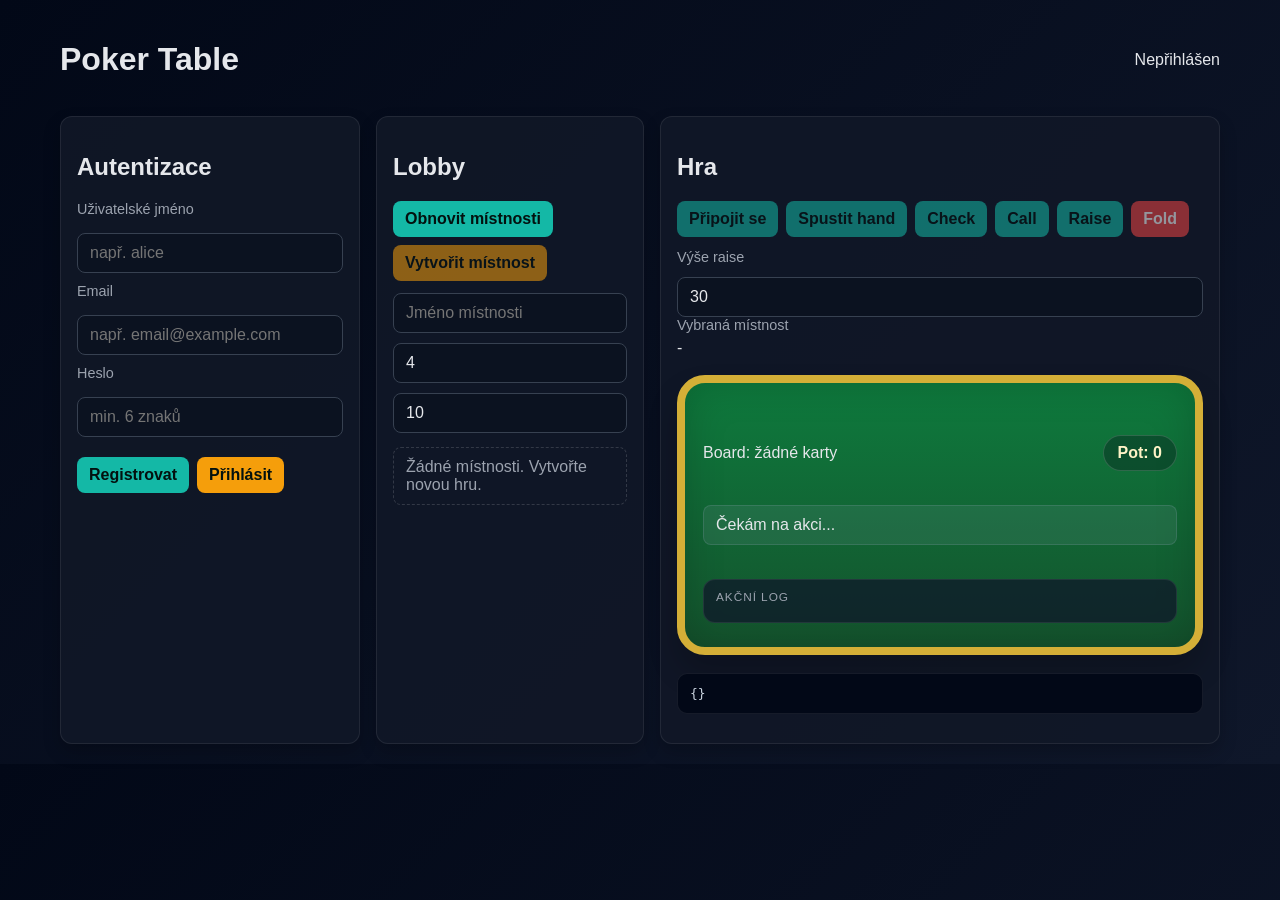
==== static/table.html @ c886f0c4 "MVP Co-authored-by: Copilot <copilot@github.com>" ====
<!DOCTYPE html>
<html lang="cs">
  <head>
    <meta charset="UTF-8" />
    <meta name="viewport" content="width=device-width, initial-scale=1.0" />
    <meta http-equiv="Cache-Control" content="no-cache, no-store, must-revalidate" />
    <meta http-equiv="Pragma" content="no-cache" />
    <meta http-equiv="Expires" content="0" />
    <title>Poker Table</title>
    <link rel="stylesheet" href="/static/styles.css?v=2026-10-02" />
  </head>
  <body>
    <div class="app-shell">
      <header class="topbar">
        <h1>Poker Table</h1>
        <div id="userSummary" class="user-summary">Nepřihlášen</div>
      </header>

      <main class="layout">
        <section class="panel auth-panel">
          <h2>Autentizace</h2>
          <div class="auth-box">
            <label for="username">Uživatelské jméno</label>
            <input id="username" placeholder="např. alice" />
            <label for="email">Email</label>
            <input id="email" type="email" placeholder="např. email@example.com" />
            <label for="password">Heslo</label>
            <input id="password" type="password" placeholder="min. 6 znaků" />
            <div class="button-row">
              <button id="registerBtn">Registrovat</button>
              <button id="loginBtn" class="secondary">Přihlásit</button>
            </div>
          </div>
        </section>

        <section class="panel room-panel">
          <h2>Lobby</h2>
          <div class="button-row">
            <button id="refreshRoomsBtn">Obnovit místnosti</button>
            <button id="createRoomBtn" class="secondary">Vytvořit místnost</button>
          </div>
          <div class="inline-fields">
            <input id="roomName" placeholder="Jméno místnosti" />
            <input id="maxPlayers" type="number" min="2" max="8" value="4" placeholder="Počet hráčů" />
            <input id="smallBlind" type="number" min="1" value="10" placeholder="Small blind" />
          </div>
          <div class="room-list" id="roomList"></div>
        </section>

        <section class="panel game-panel">
          <h2>Hra</h2>
          <div class="button-row">
            <button id="joinSelectedBtn">Připojit se</button>
            <button id="startGameBtn">Spustit hand</button>
            <button id="checkBtn">Check</button>
            <button id="callBtn">Call</button>
            <button id="raiseBtn">Raise</button>
            <button id="foldBtn" class="danger">Fold</button>
          </div>

          <div class="raise-box">
            <label for="raiseInput">Výše raise</label>
            <input id="raiseInput" type="number" min="10" step="10" value="30" />
          </div>

          <div class="state-box">
            <label>Vybraná místnost</label>
            <div id="selectedRoomLabel">-</div>
          </div>

          <div class="poker-table">
            <div class="table-header">
              <div class="board" id="boardArea">Board: žádné karty</div>
              <div class="pot" id="potArea">Pot: 0</div>
            </div>
            <div class="status" id="statusArea" aria-live="polite">Čekám na akci...</div>
            <div class="table-seats" id="playersArea"></div>
            <div class="history-box">
              <div class="history-header">Akční log</div>
              <ul id="actionLog" class="action-log"></ul>
            </div>
          </div>

          <pre id="roomJson" class="json-box">{}</pre>
        </section>
      </main>
    </div>

    <script src="/static/script.js?v=2026-10-02"></script>
  </body>
</html>
---- static/styles.css ----
:root {
  --bg: #0f172a;
  --panel: #111827;
  --panel-2: #1f2937;
  --accent: #14b8a6;
  --accent-2: #f59e0b;
  --danger: #ef4444;
  --text: #e5e7eb;
  --muted: #9ca3af;
  --table: #166534;
  --chip: #fbbf24;
}

* { box-sizing: border-box; }

body {
  margin: 0;
  font-family: Arial, sans-serif;
  background: linear-gradient(135deg, #020817, #0f172a);
  color: var(--text);
}

button, input {
  font: inherit;
}

.app-shell {
  max-width: 1200px;
  margin: 0 auto;
  padding: 20px;
}

.topbar {
  display: flex;
  justify-content: space-between;
  align-items: center;
  gap: 12px;
  margin-bottom: 16px;
}

.layout {
  display: grid;
  grid-template-columns: 300px 1fr 1.4fr;
  gap: 16px;
}

.panel {
  background: rgba(17, 24, 39, 0.9);
  border: 1px solid rgba(255,255,255,0.08);
  border-radius: 12px;
  padding: 16px;
  box-shadow: 0 8px 18px rgba(0,0,0,0.2);
}

.auth-box, .inline-fields {
  display: flex;
  flex-direction: column;
  gap: 10px;
}

.inline-fields {
  margin-top: 12px;
}

input {
  width: 100%;
  padding: 10px 12px;
  border: 1px solid #374151;
  border-radius: 8px;
  background: #0b1220;
  color: var(--text);
}

.button-row {
  display: flex;
  flex-wrap: wrap;
  gap: 8px;
  margin-top: 10px;
}

button {
  border: none;
  border-radius: 8px;
  background: var(--accent);
  color: #03110f;
  padding: 9px 12px;
  font-weight: 700;
  cursor: pointer;
}

button.secondary { background: var(--accent-2); }
button.danger { background: var(--danger); color: white; }

.room-list {
  margin-top: 14px;
  display: flex;
  flex-direction: column;
  gap: 8px;
}

.room-item {
  background: rgba(255,255,255,0.03);
  border: 1px solid rgba(255,255,255,0.08);
  border-radius: 8px;
  padding: 10px;
  cursor: pointer;
}

.room-item.active {
  border-color: var(--accent);
  box-shadow: 0 0 0 1px var(--accent);
}

.table {
  background: var(--table);
  border-radius: 16px;
  padding: 18px;
  margin-top: 16px;
  border: 3px solid rgba(255,255,255,0.15);
}

.players {
  margin-top: 18px;
  display: grid;
  grid-template-columns: repeat(auto-fit, minmax(160px, 1fr));
  gap: 12px;
}

.player-card {
  background: rgba(15,23,42,0.8);
  border: 1px solid rgba(255,255,255,0.08);
  border-radius: 10px;
  padding: 12px;
}

.player-card.current-turn {
  border-color: var(--accent-2);
}

.player-card .hero {
  display: flex;
  justify-content: space-between;
  align-items: center;
  gap: 10px;
}

.player-card .chips {
  color: var(--chip);
  font-weight: 700;
}

.status, .board, .pot {
  margin-top: 10px;
}

.raise-box {
  margin-top: 12px;
}

.raise-box input {
  margin-top: 6px;
}

.status {
  padding: 10px 12px;
  border-radius: 8px;
  background: rgba(148, 163, 184, 0.12);
  border: 1px solid rgba(148, 163, 184, 0.2);
}

.status[data-tone="success"] {
  background: rgba(34, 197, 94, 0.12);
  border-color: rgba(34, 197, 94, 0.35);
  color: #dcfce7;
}

.status[data-tone="error"] {
  background: rgba(239, 68, 68, 0.12);
  border-color: rgba(239, 68, 68, 0.35);
  color: #fecaca;
}

.empty-state {
  color: var(--muted);
  padding: 10px 12px;
  border: 1px dashed rgba(255,255,255,0.15);
  border-radius: 8px;
}

.poker-table {
  margin-top: 18px;
  background: linear-gradient(180deg, #0e7a3d, #14532d);
  border-radius: 28px;
  border: 8px solid #d4af37;
  box-shadow: inset 0 0 40px rgba(0,0,0,0.18), 0 18px 30px rgba(0,0,0,0.2);
  padding: 18px 18px 24px;
}

.table-header {
  display: flex;
  justify-content: space-between;
  align-items: center;
  gap: 12px;
}

.board {
  display: flex;
  flex-wrap: wrap;
  align-items: center;
  gap: 8px;
  min-height: 84px;
}

.board-empty {
  color: rgba(255,255,255,0.7);
  font-size: 0.95rem;
}

.pot {
  background: rgba(8, 47, 34, 0.5);
  border-radius: 999px;
  padding: 8px 14px;
  font-weight: 700;
  color: #fef3c7;
  border: 1px solid rgba(255,255,255,0.15);
}

.table-seats {
  display: grid;
  grid-template-columns: repeat(3, minmax(150px, 1fr));
  gap: 12px;
  margin-top: 18px;
}

.seat-card {
  background: rgba(2, 6, 23, 0.72);
  border: 1px solid rgba(255,255,255,0.1);
  border-radius: 16px;
  padding: 10px 12px;
  min-height: 142px;
  box-shadow: inset 0 0 20px rgba(255,255,255,0.04);
}

.seat-card.current-turn {
  border-color: #fbbf24;
  box-shadow: 0 0 0 2px rgba(251,191,36,0.3);
}

.seat-header {
  display: flex;
  justify-content: space-between;
  align-items: center;
  font-weight: 700;
  margin-bottom: 4px;
}

.seat-name {
  font-size: 0.9rem;
}

.seat-chips {
  color: #fef3c7;
  font-size: 0.8rem;
}

.seat-badges {
  display: flex;
  flex-wrap: wrap;
  gap: 4px;
  margin: 6px 0 8px;
}

.badge {
  display: inline-flex;
  align-items: center;
  justify-content: center;
  padding: 3px 6px;
  border-radius: 999px;
  font-size: 0.66rem;
  font-weight: 700;
  letter-spacing: 0.04em;
  text-transform: uppercase;
}

.badge.dealer { background: rgba(251, 191, 36, 0.18); color: #fef3c7; }
.badge.small-blind { background: rgba(96, 165, 250, 0.18); color: #dbeafe; }
.badge.big-blind { background: rgba(168, 85, 247, 0.18); color: #f3e8ff; }
.badge.turn { background: rgba(34, 197, 94, 0.18); color: #dcfce7; }

.seat-meta {
  font-size: 0.72rem;
  color: var(--muted);
}

.seat-action {
  margin-top: 6px;
  font-size: 0.72rem;
  color: #fef3c7;
  font-weight: 700;
}

.seat-bet {
  margin-top: 4px;
  font-size: 0.7rem;
  color: #a7f3d0;
}

.seat-cards {
  display: flex;
  gap: 6px;
  margin-top: 10px;
  min-height: 62px;
  align-items: center;
}

.poker-card {
  width: 40px;
  height: 58px;
  border-radius: 8px;
  background: #f8fafc;
  color: #0f172a;
  display: flex;
  flex-direction: column;
  justify-content: space-between;
  align-items: center;
  padding: 4px;
  box-shadow: 0 3px 8px rgba(0,0,0,0.2);
  font-weight: 700;
  position: relative;
}

.poker-card.red {
  color: #b91c1c;
}

.poker-card.black {
  color: #111827;
}

.poker-card.back {
  background: linear-gradient(135deg, #1d4ed8, #111827);
  color: #f8fafc;
  border: 1px solid rgba(255,255,255,0.25);
}

.card-back {
  font-size: 1.2rem;
  line-height: 1;
  position: absolute;
  inset: 0;
  display: grid;
  place-items: center;
}

.card-rank {
  font-size: 0.82rem;
  align-self: flex-start;
}

.card-suit {
  font-size: 1.2rem;
  line-height: 1;
}

.seat-self {
  margin-top: 8px;
  font-size: 0.72rem;
  color: #fbbf24;
  font-weight: 700;
}

button:disabled {
  opacity: 0.55;
  cursor: not-allowed;
}

label {
  display: block;
  margin-bottom: 6px;
  font-size: 0.9rem;
  color: var(--muted);
}

.history-box {
  margin-top: 16px;
  background: rgba(15, 23, 42, 0.75);
  border: 1px solid rgba(255,255,255,0.08);
  border-radius: 12px;
  padding: 10px 12px;
}

.history-header {
  font-size: 0.74rem;
  text-transform: uppercase;
  letter-spacing: 0.08em;
  color: var(--muted);
  margin-bottom: 8px;
}

.action-log {
  list-style: none;
  margin: 0;
  padding: 0;
  display: flex;
  flex-direction: column;
  gap: 6px;
  max-height: 180px;
  overflow: auto;
  color: #e2e8f0;
}

.action-log li {
  background: rgba(255,255,255,0.03);
  border-radius: 8px;
  padding: 6px 8px;
  font-size: 0.8rem;
}

.json-box {
  margin-top: 18px;
  background: #020817;
  border: 1px solid rgba(255,255,255,0.08);
  border-radius: 10px;
  padding: 12px;
  color: #cbd5e1;
  overflow: auto;
  max-height: 260px;
}

@media (max-width: 900px) {
  .layout {
    grid-template-columns: 1fr;
  }

  .topbar {
    flex-direction: column;
    align-items: flex-start;
  }

  .table-header {
    flex-direction: column;
    align-items: flex-start;
  }
}

@media (max-width: 640px) {
  .app-shell {
    padding: 12px;
  }

  .panel {
    padding: 12px;
  }

  .button-row {
    display: grid;
    grid-template-columns: 1fr 1fr;
  }

  .table-seats {
    grid-template-columns: 1fr;
  }

  .board {
    min-height: 64px;
  }

  .poker-card {
    width: 36px;
    height: 52px;
  }

  .seat-card {
    min-height: 128px;
  }
}
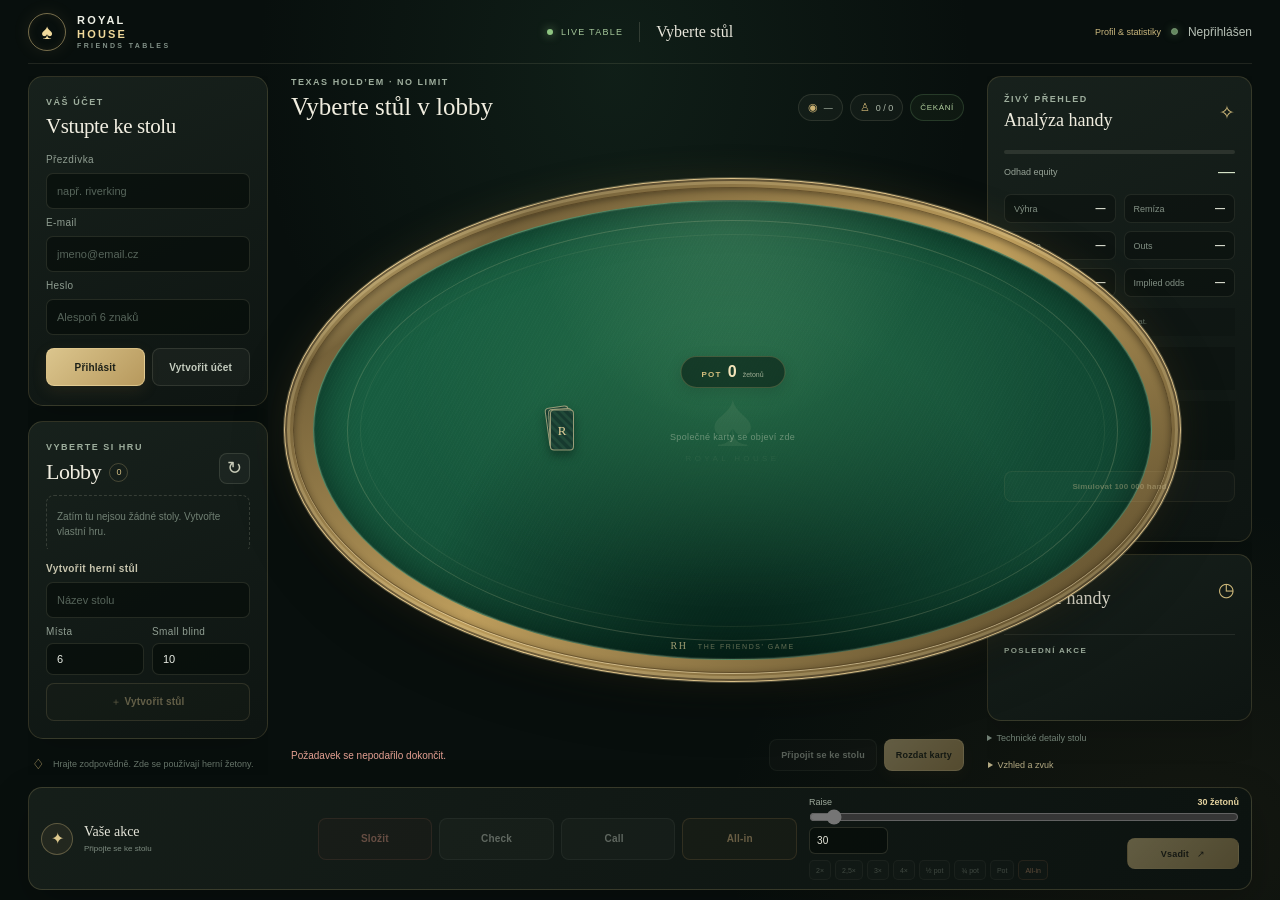
==== commit 8391295e: "Update 5.10. pre-animations" ====
--- a/static/table.html
+++ b/static/table.html
@@ -1,91 +1,235 @@
-<!DOCTYPE html>
+<!doctype html>
 <html lang="cs">
   <head>
     <meta charset="UTF-8" />
-    <meta name="viewport" content="width=device-width, initial-scale=1.0" />
-    <meta http-equiv="Cache-Control" content="no-cache, no-store, must-revalidate" />
-    <meta http-equiv="Pragma" content="no-cache" />
-    <meta http-equiv="Expires" content="0" />
-    <title>Poker Table</title>
-    <link rel="stylesheet" href="/static/styles.css?v=2026-10-02" />
+    <meta name="viewport" content="width=device-width, initial-scale=1, viewport-fit=cover" />
+    <meta name="theme-color" content="#07100e" />
+    <title>Royal House — Texas Hold’em</title>
+    <link rel="stylesheet" href="/static/styles.css?v=2026-10-05-responsive-4" />
   </head>
-  <body>
+  <body class="table-page">
     <div class="app-shell">
-      <header class="topbar">
-        <h1>Poker Table</h1>
-        <div id="userSummary" class="user-summary">Nepřihlášen</div>
+      <header class="app-header">
+        <a class="brand" href="/" aria-label="Royal House, úvodní stránka">
+          <span class="brand-mark" aria-hidden="true">♠</span>
+          <span class="brand-name">ROYAL <b>HOUSE</b><small>FRIENDS TABLES</small></span>
+        </a>
+        <div class="header-table-status">
+          <span class="live-indicator"><i></i> LIVE TABLE</span>
+          <span class="header-divider"></span>
+          <span id="selectedRoomLabel" class="table-name">Vyberte stůl</span>
+        </div>
+        <div class="header-user">
+          <a class="header-profile-link" href="/profile">Profil & statistiky</a>
+          <span class="connection-dot" aria-hidden="true"></span>
+          <span id="userSummary">Nepřihlášen</span>
+        </div>
       </header>
 
-      <main class="layout">
-        <section class="panel auth-panel">
-          <h2>Autentizace</h2>
-          <div class="auth-box">
-            <label for="username">Uživatelské jméno</label>
-            <input id="username" placeholder="např. alice" />
-            <label for="email">Email</label>
-            <input id="email" type="email" placeholder="např. email@example.com" />
-            <label for="password">Heslo</label>
-            <input id="password" type="password" placeholder="min. 6 znaků" />
-            <div class="button-row">
-              <button id="registerBtn">Registrovat</button>
-              <button id="loginBtn" class="secondary">Přihlásit</button>
+      <main class="game-layout">
+        <aside class="side-panel lobby-panel" aria-label="Účet a lobby">
+          <section class="panel-section auth-section">
+            <div class="section-kicker">Váš účet</div>
+            <h1 class="panel-title">Vstupte ke stolu</h1>
+            <div class="auth-box">
+              <label for="username">Přezdívka</label>
+              <input id="username" autocomplete="username" placeholder="např. riverking" />
+              <label for="email">E-mail</label>
+              <input id="email" type="email" autocomplete="email" placeholder="jmeno@email.cz" />
+              <label for="password">Heslo</label>
+              <input id="password" type="password" autocomplete="current-password" placeholder="Alespoň 6 znaků" />
+              <div class="auth-actions">
+                <button id="loginBtn" class="button button-primary">Přihlásit</button>
+                <button id="registerBtn" class="button button-quiet">Vytvořit účet</button>
+              </div>
+            </div>
+          </section>
+
+          <section class="panel-section rooms-section">
+            <div class="section-heading">
+              <div>
+                <div class="section-kicker">Vyberte si hru</div>
+                <h2 class="panel-title">Lobby <span class="count-badge" id="roomCount">0</span></h2>
+              </div>
+              <button id="refreshRoomsBtn" class="icon-button" aria-label="Obnovit seznam stolů" title="Obnovit">↻</button>
+            </div>
+            <div id="roomList" class="room-list" aria-live="polite"></div>
+            <div class="create-room-fields">
+              <label for="roomName">Vytvořit herní stůl</label>
+              <input id="roomName" maxlength="100" placeholder="Název stolu" />
+              <div class="field-pair">
+                <div>
+                  <label for="maxPlayers">Místa</label>
+                  <input id="maxPlayers" type="number" min="2" max="9" value="6" />
+                </div>
+                <div>
+                  <label for="smallBlind">Small blind</label>
+                  <input id="smallBlind" type="number" min="1" max="1000" value="10" />
+                </div>
+              </div>
+              <button id="createRoomBtn" class="button button-outline">＋ Vytvořit stůl</button>
+            </div>
+          </section>
+          <div class="sidebar-footnote"><span>♢</span> Hrajte zodpovědně. Zde se používají herní žetony.</div>
+        </aside>
+
+        <section class="table-column" aria-label="Pokerový stůl">
+          <div class="table-toolbar">
+            <div class="table-heading">
+              <div class="section-kicker">Texas Hold’em · No limit</div>
+              <h2 id="tableHeading">Vyberte stůl v lobby</h2>
+            </div>
+            <div class="table-meta">
+              <span class="meta-chip"><span class="meta-icon">◉</span> <span id="blindLabel">10 / 20</span></span>
+              <span class="meta-chip"><span class="meta-icon">♙</span> <span id="playerCountLabel">0 / 6</span></span>
+              <span class="phase-chip" id="analysisStage">ČEKÁNÍ</span>
+            </div>
+          </div>
+
+          <div class="table-frame">
+            <div class="poker-table" id="tableSurface">
+              <div class="table-rail" aria-hidden="true"></div>
+              <div class="table-felt" aria-hidden="true"></div>
+              <div class="table-inner-line" aria-hidden="true"></div>
+              <div class="table-watermark" aria-hidden="true"><span>♠</span><small>ROYAL HOUSE</small></div>
+              <div id="deckOrigin" class="deck-origin" aria-hidden="true"><i></i><i></i><span>R</span></div>
+              <div id="playersArea" class="table-seats" aria-live="polite" aria-label="Hráči u stolu"></div>
+              <div class="community-area">
+                <div id="potArea" class="pot-display"><span class="pot-label">POT</span><strong>0</strong><small>žetonů</small></div>
+                <div id="boardArea" class="board-area" aria-label="Společné karty">
+                  <span class="board-empty">Společné karty se objeví zde</span>
+                </div>
+              </div>
+              <div class="table-caption"><span>RH</span> THE FRIENDS' GAME</div>
+            </div>
+          </div>
+
+          <div class="table-feedback">
+            <div id="statusArea" class="status-message" role="status" aria-live="polite">
+              Přihlaste se a vyberte stůl, nebo vytvořte nový.
+            </div>
+            <div class="table-actions">
+              <button id="joinSelectedBtn" class="button button-quiet">Připojit se ke stolu</button>
+              <button id="startGameBtn" class="button button-primary">Rozdat karty</button>
             </div>
           </div>
         </section>
 
-        <section class="panel room-panel">
-          <h2>Lobby</h2>
-          <div class="button-row">
-            <button id="refreshRoomsBtn">Obnovit místnosti</button>
-            <button id="createRoomBtn" class="secondary">Vytvořit místnost</button>
-          </div>
-          <div class="inline-fields">
-            <input id="roomName" placeholder="Jméno místnosti" />
-            <input id="maxPlayers" type="number" min="2" max="8" value="4" placeholder="Počet hráčů" />
-            <input id="smallBlind" type="number" min="1" value="10" placeholder="Small blind" />
-          </div>
-          <div class="room-list" id="roomList"></div>
-        </section>
-
-        <section class="panel game-panel">
-          <h2>Hra</h2>
-          <div class="button-row">
-            <button id="joinSelectedBtn">Připojit se</button>
-            <button id="startGameBtn">Spustit hand</button>
-            <button id="checkBtn">Check</button>
-            <button id="callBtn">Call</button>
-            <button id="raiseBtn">Raise</button>
-            <button id="foldBtn" class="danger">Fold</button>
-          </div>
-
-          <div class="raise-box">
-            <label for="raiseInput">Výše raise</label>
-            <input id="raiseInput" type="number" min="10" step="10" value="30" />
-          </div>
-
-          <div class="state-box">
-            <label>Vybraná místnost</label>
-            <div id="selectedRoomLabel">-</div>
-          </div>
-
-          <div class="poker-table">
-            <div class="table-header">
-              <div class="board" id="boardArea">Board: žádné karty</div>
-              <div class="pot" id="potArea">Pot: 0</div>
-            </div>
-            <div class="status" id="statusArea" aria-live="polite">Čekám na akci...</div>
-            <div class="table-seats" id="playersArea"></div>
-            <div class="history-box">
-              <div class="history-header">Akční log</div>
-              <ul id="actionLog" class="action-log"></ul>
-            </div>
-          </div>
-
-          <pre id="roomJson" class="json-box">{}</pre>
-        </section>
+        <aside class="side-panel details-panel" aria-label="Informace o hře">
+          <section class="detail-card analysis-card">
+            <div class="card-heading">
+              <div>
+                <div class="section-kicker">Živý přehled</div>
+                <h2>Analýza handy</h2>
+              </div>
+              <span class="analysis-symbol" aria-hidden="true">✧</span>
+            </div>
+            <div class="equity-meter" aria-label="Odhad equity">
+              <div class="equity-track"><span id="equityTrackFill"></span></div>
+              <div class="equity-copy"><span>Odhad equity</span><strong id="analysisWin">—</strong></div>
+            </div>
+            <div class="analysis-stats">
+              <div><span>Výhra</span><strong id="analysisWinProbability">—</strong></div>
+              <div><span>Remíza</span><strong id="analysisDraw">—</strong></div>
+              <div><span>Prohra</span><strong id="analysisLose">—</strong></div>
+              <div><span>Outs</span><strong id="analysisOuts">—</strong></div>
+              <div><span>Pot odds</span><strong id="analysisPotOdds">—</strong></div>
+              <div><span>Implied odds</span><strong id="analysisImpliedOdds">—</strong></div>
+            </div>
+            <p id="analysisImpliedNote" class="analysis-note implied-note">Odhad další hodnoty potu.</p>
+            <div class="analysis-current">
+              <span>Aktuální kombinace</span><strong id="analysisHand">—</strong>
+              <small id="analysisDrawType">Bez výrazného draw</small>
+            </div>
+            <div class="analysis-current analysis-range" aria-label="Hypotetické kombinace soupeřů, které by měly silnější handu">
+              <span>Možné silnější handy</span><strong id="analysisHandsAhead">Po flopu</strong>
+              <small id="analysisHandsAheadNote">Hypotetické kombinace z neznámých karet.</small>
+            </div>
+            <button id="simulateEquityBtn" class="button button-quiet simulation-button" type="button" disabled>Simulovat 100 000 hand</button>
+            <div id="simulationProgress" class="simulation-progress" hidden>
+              <div class="simulation-progress-heading"><span id="simulationStatus" role="status" aria-live="polite">Připravuji simulaci…</span><strong id="simulationPercent">0 %</strong></div>
+              <div class="simulation-track" role="progressbar" aria-label="Průběh Monte Carlo simulace" aria-valuemin="0" aria-valuemax="100" aria-valuenow="0"><span id="simulationProgressFill"></span></div>
+            </div>
+            <p id="analysisNote" class="analysis-note">Odhad podle známých karet.</p>
+          </section>
+
+          <section class="detail-card history-card">
+            <div class="card-heading">
+              <div>
+                <div class="section-kicker">Průběh hry</div>
+                <h2>Historie handy</h2>
+              </div>
+              <span class="history-mark" aria-hidden="true">◷</span>
+            </div>
+            <ul id="handHistoryList" class="hand-history-list" aria-live="polite"></ul>
+            <div class="log-divider"></div>
+            <div class="section-kicker recent-kicker">Poslední akce</div>
+            <ul id="actionLog" class="action-log" aria-live="polite"></ul>
+          </section>
+
+          <details class="debug-details">
+            <summary>Technické detaily stolu</summary>
+            <pre id="roomJson">{}</pre>
+          </details>
+          <details class="sound-settings">
+            <summary>Vzhled a zvuk</summary>
+            <div class="settings-fields">
+              <label for="themeSelect">Motiv stolu</label>
+              <select id="themeSelect">
+                <option value="classic">Classic · zelený felt</option>
+                <option value="midnight">Midnight · modrý</option>
+                <option value="casino">Casino · vínový</option>
+                <option value="neon">Neon · elektrický</option>
+              </select>
+              <label for="cardSkinSelect">Vzhled karet</label>
+              <select id="cardSkinSelect">
+                <option value="classic">Classic · slonová kost</option>
+                <option value="gold">Gold · zlatý okraj</option>
+                <option value="midnight">Midnight · tmavý líc</option>
+              </select>
+              <label for="masterVolume">Hlavní hlasitost <span id="masterVolumeLabel">35 %</span></label>
+              <input id="masterVolume" type="range" min="0" max="100" value="35" />
+              <label for="effectsVolume">Zvukové efekty <span id="effectsVolumeLabel">45 %</span></label>
+              <input id="effectsVolume" type="range" min="0" max="100" value="45" />
+              <label for="musicVolume">Ambientní hudba <span id="musicVolumeLabel">0 %</span></label>
+              <input id="musicVolume" type="range" min="0" max="100" value="0" />
+              <p>Hudba i zvuky začnou až po vašem prvním ovládání stolu.</p>
+            </div>
+          </details>
+        </aside>
       </main>
+
+      <footer class="action-dock" aria-label="Herní akce">
+        <div class="action-context">
+          <span class="your-turn-mark" aria-hidden="true">✦</span>
+          <div><strong>Vaše akce</strong><small id="actionHint">Vyčkejte na svůj tah</small></div>
+        </div>
+        <div class="action-buttons">
+          <button id="foldBtn" class="button button-fold" disabled>Složit</button>
+          <button id="checkBtn" class="button button-dark" disabled>Check</button>
+          <button id="callBtn" class="button button-dark" disabled>Call <span id="callAmountLabel"></span></button>
+          <button id="allInBtn" class="button button-allin" disabled>All-in</button>
+        </div>
+        <div class="raise-control">
+          <div class="raise-topline"><label for="raiseInput">Raise</label><strong><span id="raiseAmountLabel">30</span> žetonů</strong></div>
+          <input id="raiseSlider" type="range" min="10" max="500" step="10" value="30" aria-label="Výše raisu" />
+          <div class="raise-bottomline">
+            <input id="raiseInput" type="number" min="10" step="1" value="30" aria-label="Vlastní výše raisu" />
+            <div class="raise-presets" aria-label="Předvolby raisu">
+              <button type="button" class="preset-btn" data-multiplier="2">2×</button>
+              <button type="button" class="preset-btn" data-multiplier="2.5">2,5×</button>
+              <button type="button" class="preset-btn" data-multiplier="3">3×</button>
+              <button type="button" class="preset-btn" data-multiplier="4">4×</button>
+              <button type="button" class="preset-btn" data-pot="0.5">½ pot</button>
+              <button type="button" class="preset-btn" data-pot="0.75">¾ pot</button>
+              <button type="button" class="preset-btn" data-pot="1">Pot</button>
+              <button type="button" class="preset-btn preset-allin" data-action="all_in">All-in</button>
+            </div>
+          </div>
+          <button id="raiseBtn" class="button button-raise" disabled><span id="raiseActionLabel">Vsadit</span> <span aria-hidden="true">↗</span></button>
+        </div>
+      </footer>
     </div>
-
-    <script src="/static/script.js?v=2026-10-02"></script>
+    <script src="/static/script.js?v=2026-10-05-responsive-3"></script>
   </body>
 </html>
--- a/static/styles.css
+++ b/static/styles.css
@@ -1,476 +1,545 @@
 :root {
-  --bg: #0f172a;
-  --panel: #111827;
-  --panel-2: #1f2937;
-  --accent: #14b8a6;
-  --accent-2: #f59e0b;
-  --danger: #ef4444;
-  --text: #e5e7eb;
-  --muted: #9ca3af;
-  --table: #166534;
-  --chip: #fbbf24;
+  color-scheme: dark;
+  --ink: #eef0e6;
+  --muted: #9ca89b;
+  --dim: #647368;
+  --line: rgba(212, 184, 116, 0.17);
+  --panel: rgba(17, 25, 22, 0.94);
+  --panel-raised: #18221d;
+  --felt: #15563c;
+  --felt-dark: #0c3b2c;
+  --gold: #cbb273;
+  --gold-bright: #f0d99b;
+  --green: #8ebc85;
+  --red: #d47463;
+  --shadow: 0 24px 70px rgba(0, 0, 0, 0.38);
+  font-family: Inter, "Aptos", "Segoe UI", sans-serif;
+  font-synthesis: none;
+  text-rendering: optimizeLegibility;
 }
 
 * { box-sizing: border-box; }
 
+html { min-width: 320px; min-height: 100%; background: #07100e; }
+
 body {
+  min-width: 320px;
+  min-height: 100vh;
   margin: 0;
-  font-family: Arial, sans-serif;
-  background: linear-gradient(135deg, #020817, #0f172a);
-  color: var(--text);
-}
-
-button, input {
-  font: inherit;
-}
-
-.app-shell {
-  max-width: 1200px;
-  margin: 0 auto;
-  padding: 20px;
-}
-
-.topbar {
-  display: flex;
-  justify-content: space-between;
+  color: var(--ink);
+  background:
+    radial-gradient(ellipse at 48% 8%, rgba(51, 101, 72, 0.18), transparent 38%),
+    radial-gradient(ellipse at 93% 93%, rgba(146, 111, 54, 0.09), transparent 28%),
+    #080f0d;
+}
+
+button, input { font: inherit; }
+button { color: inherit; }
+button:focus-visible, input:focus-visible, a:focus-visible, summary:focus-visible {
+  outline: 2px solid var(--gold-bright);
+  outline-offset: 3px;
+}
+
+.table-page { overflow-x: hidden; }
+.app-shell { height: 100vh; height: 100dvh; min-height: 0; display: flex; flex-direction: column; overflow: hidden; padding: 0 28px 10px; }
+
+.app-header {
+  height: 64px;
+  flex: 0 0 64px;
+  display: grid;
+  grid-template-columns: 260px 1fr 260px;
   align-items: center;
-  gap: 12px;
-  margin-bottom: 16px;
-}
-
-.layout {
-  display: grid;
-  grid-template-columns: 300px 1fr 1.4fr;
-  gap: 16px;
-}
-
-.panel {
-  background: rgba(17, 24, 39, 0.9);
-  border: 1px solid rgba(255,255,255,0.08);
-  border-radius: 12px;
-  padding: 16px;
-  box-shadow: 0 8px 18px rgba(0,0,0,0.2);
-}
-
-.auth-box, .inline-fields {
-  display: flex;
-  flex-direction: column;
-  gap: 10px;
-}
-
-.inline-fields {
-  margin-top: 12px;
-}
-
-input {
-  width: 100%;
-  padding: 10px 12px;
-  border: 1px solid #374151;
-  border-radius: 8px;
-  background: #0b1220;
-  color: var(--text);
-}
-
-.button-row {
-  display: flex;
-  flex-wrap: wrap;
-  gap: 8px;
-  margin-top: 10px;
-}
-
-button {
-  border: none;
-  border-radius: 8px;
-  background: var(--accent);
-  color: #03110f;
-  padding: 9px 12px;
-  font-weight: 700;
-  cursor: pointer;
-}
-
-button.secondary { background: var(--accent-2); }
-button.danger { background: var(--danger); color: white; }
-
-.room-list {
-  margin-top: 14px;
-  display: flex;
-  flex-direction: column;
-  gap: 8px;
-}
-
-.room-item {
-  background: rgba(255,255,255,0.03);
-  border: 1px solid rgba(255,255,255,0.08);
-  border-radius: 8px;
-  padding: 10px;
-  cursor: pointer;
-}
-
-.room-item.active {
-  border-color: var(--accent);
-  box-shadow: 0 0 0 1px var(--accent);
-}
-
-.table {
-  background: var(--table);
-  border-radius: 16px;
-  padding: 18px;
-  margin-top: 16px;
-  border: 3px solid rgba(255,255,255,0.15);
-}
-
-.players {
-  margin-top: 18px;
-  display: grid;
-  grid-template-columns: repeat(auto-fit, minmax(160px, 1fr));
-  gap: 12px;
-}
-
-.player-card {
-  background: rgba(15,23,42,0.8);
-  border: 1px solid rgba(255,255,255,0.08);
-  border-radius: 10px;
-  padding: 12px;
-}
-
-.player-card.current-turn {
-  border-color: var(--accent-2);
-}
-
-.player-card .hero {
-  display: flex;
-  justify-content: space-between;
-  align-items: center;
-  gap: 10px;
-}
-
-.player-card .chips {
-  color: var(--chip);
-  font-weight: 700;
-}
-
-.status, .board, .pot {
-  margin-top: 10px;
-}
-
-.raise-box {
-  margin-top: 12px;
-}
-
-.raise-box input {
-  margin-top: 6px;
-}
-
-.status {
-  padding: 10px 12px;
-  border-radius: 8px;
-  background: rgba(148, 163, 184, 0.12);
-  border: 1px solid rgba(148, 163, 184, 0.2);
-}
-
-.status[data-tone="success"] {
-  background: rgba(34, 197, 94, 0.12);
-  border-color: rgba(34, 197, 94, 0.35);
-  color: #dcfce7;
-}
-
-.status[data-tone="error"] {
-  background: rgba(239, 68, 68, 0.12);
-  border-color: rgba(239, 68, 68, 0.35);
-  color: #fecaca;
-}
-
-.empty-state {
-  color: var(--muted);
-  padding: 10px 12px;
-  border: 1px dashed rgba(255,255,255,0.15);
-  border-radius: 8px;
-}
-
-.poker-table {
-  margin-top: 18px;
-  background: linear-gradient(180deg, #0e7a3d, #14532d);
-  border-radius: 28px;
-  border: 8px solid #d4af37;
-  box-shadow: inset 0 0 40px rgba(0,0,0,0.18), 0 18px 30px rgba(0,0,0,0.2);
-  padding: 18px 18px 24px;
-}
-
-.table-header {
-  display: flex;
-  justify-content: space-between;
-  align-items: center;
-  gap: 12px;
-}
-
-.board {
-  display: flex;
-  flex-wrap: wrap;
-  align-items: center;
-  gap: 8px;
-  min-height: 84px;
-}
-
-.board-empty {
-  color: rgba(255,255,255,0.7);
-  font-size: 0.95rem;
-}
-
-.pot {
-  background: rgba(8, 47, 34, 0.5);
-  border-radius: 999px;
-  padding: 8px 14px;
-  font-weight: 700;
-  color: #fef3c7;
-  border: 1px solid rgba(255,255,255,0.15);
-}
-
-.table-seats {
-  display: grid;
-  grid-template-columns: repeat(3, minmax(150px, 1fr));
-  gap: 12px;
-  margin-top: 18px;
-}
-
-.seat-card {
-  background: rgba(2, 6, 23, 0.72);
-  border: 1px solid rgba(255,255,255,0.1);
-  border-radius: 16px;
-  padding: 10px 12px;
-  min-height: 142px;
-  box-shadow: inset 0 0 20px rgba(255,255,255,0.04);
-}
-
-.seat-card.current-turn {
-  border-color: #fbbf24;
-  box-shadow: 0 0 0 2px rgba(251,191,36,0.3);
-}
-
-.seat-header {
-  display: flex;
-  justify-content: space-between;
-  align-items: center;
-  font-weight: 700;
-  margin-bottom: 4px;
-}
-
-.seat-name {
-  font-size: 0.9rem;
-}
-
-.seat-chips {
-  color: #fef3c7;
-  font-size: 0.8rem;
-}
-
-.seat-badges {
-  display: flex;
-  flex-wrap: wrap;
-  gap: 4px;
-  margin: 6px 0 8px;
-}
-
-.badge {
-  display: inline-flex;
-  align-items: center;
-  justify-content: center;
-  padding: 3px 6px;
-  border-radius: 999px;
-  font-size: 0.66rem;
-  font-weight: 700;
-  letter-spacing: 0.04em;
-  text-transform: uppercase;
-}
-
-.badge.dealer { background: rgba(251, 191, 36, 0.18); color: #fef3c7; }
-.badge.small-blind { background: rgba(96, 165, 250, 0.18); color: #dbeafe; }
-.badge.big-blind { background: rgba(168, 85, 247, 0.18); color: #f3e8ff; }
-.badge.turn { background: rgba(34, 197, 94, 0.18); color: #dcfce7; }
-
-.seat-meta {
-  font-size: 0.72rem;
-  color: var(--muted);
-}
-
-.seat-action {
-  margin-top: 6px;
-  font-size: 0.72rem;
-  color: #fef3c7;
-  font-weight: 700;
-}
-
-.seat-bet {
-  margin-top: 4px;
-  font-size: 0.7rem;
-  color: #a7f3d0;
-}
-
-.seat-cards {
-  display: flex;
-  gap: 6px;
-  margin-top: 10px;
-  min-height: 62px;
-  align-items: center;
-}
-
-.poker-card {
-  width: 40px;
-  height: 58px;
-  border-radius: 8px;
-  background: #f8fafc;
-  color: #0f172a;
-  display: flex;
-  flex-direction: column;
-  justify-content: space-between;
-  align-items: center;
-  padding: 4px;
-  box-shadow: 0 3px 8px rgba(0,0,0,0.2);
-  font-weight: 700;
-  position: relative;
-}
-
-.poker-card.red {
-  color: #b91c1c;
-}
-
-.poker-card.black {
-  color: #111827;
-}
-
-.poker-card.back {
-  background: linear-gradient(135deg, #1d4ed8, #111827);
-  color: #f8fafc;
-  border: 1px solid rgba(255,255,255,0.25);
-}
-
-.card-back {
-  font-size: 1.2rem;
-  line-height: 1;
-  position: absolute;
-  inset: 0;
+  gap: 18px;
+  border-bottom: 1px solid rgba(226, 214, 173, 0.11);
+}
+
+.brand { display: inline-flex; align-items: center; gap: 11px; color: var(--ink); text-decoration: none; width: fit-content; }
+.brand-mark {
+  width: 38px;
+  height: 38px;
   display: grid;
   place-items: center;
-}
-
-.card-rank {
-  font-size: 0.82rem;
-  align-self: flex-start;
-}
-
-.card-suit {
-  font-size: 1.2rem;
-  line-height: 1;
-}
-
-.seat-self {
-  margin-top: 8px;
-  font-size: 0.72rem;
-  color: #fbbf24;
-  font-weight: 700;
-}
-
-button:disabled {
-  opacity: 0.55;
-  cursor: not-allowed;
-}
-
-label {
-  display: block;
-  margin-bottom: 6px;
-  font-size: 0.9rem;
-  color: var(--muted);
-}
-
-.history-box {
-  margin-top: 16px;
-  background: rgba(15, 23, 42, 0.75);
-  border: 1px solid rgba(255,255,255,0.08);
-  border-radius: 12px;
-  padding: 10px 12px;
-}
-
-.history-header {
-  font-size: 0.74rem;
-  text-transform: uppercase;
-  letter-spacing: 0.08em;
-  color: var(--muted);
-  margin-bottom: 8px;
-}
-
-.action-log {
-  list-style: none;
-  margin: 0;
-  padding: 0;
-  display: flex;
-  flex-direction: column;
-  gap: 6px;
-  max-height: 180px;
-  overflow: auto;
-  color: #e2e8f0;
-}
-
-.action-log li {
-  background: rgba(255,255,255,0.03);
-  border-radius: 8px;
-  padding: 6px 8px;
-  font-size: 0.8rem;
-}
-
-.json-box {
-  margin-top: 18px;
-  background: #020817;
-  border: 1px solid rgba(255,255,255,0.08);
-  border-radius: 10px;
-  padding: 12px;
-  color: #cbd5e1;
-  overflow: auto;
-  max-height: 260px;
-}
-
-@media (max-width: 900px) {
-  .layout {
-    grid-template-columns: 1fr;
-  }
-
-  .topbar {
-    flex-direction: column;
-    align-items: flex-start;
-  }
-
-  .table-header {
-    flex-direction: column;
-    align-items: flex-start;
-  }
-}
-
-@media (max-width: 640px) {
-  .app-shell {
-    padding: 12px;
-  }
-
-  .panel {
-    padding: 12px;
-  }
-
-  .button-row {
-    display: grid;
-    grid-template-columns: 1fr 1fr;
-  }
-
-  .table-seats {
-    grid-template-columns: 1fr;
-  }
-
-  .board {
-    min-height: 64px;
-  }
-
-  .poker-card {
-    width: 36px;
-    height: 52px;
-  }
-
-  .seat-card {
-    min-height: 128px;
-  }
-}
+  border: 1px solid rgba(220, 195, 132, 0.52);
+  border-radius: 50%;
+  color: var(--gold-bright);
+  font-size: 21px;
+  box-shadow: 0 0 18px rgba(221, 191, 124, 0.09), inset 0 0 10px rgba(218, 182, 103, 0.08);
+}
+.brand-name { display: flex; flex-direction: column; gap: 2px; font-size: 11px; letter-spacing: 0.2em; font-weight: 600; }
+.brand-name b { color: var(--gold-bright); font-weight: 600; }
+.brand-name small { color: #819087; font-size: 7px; letter-spacing: 0.34em; }
+.header-table-status { display: flex; justify-content: center; align-items: center; gap: 16px; min-width: 0; color: #dce1d8; }
+.live-indicator { display: inline-flex; align-items: center; gap: 8px; color: #a5c79a; font-size: 9px; letter-spacing: 0.14em; white-space: nowrap; }
+.live-indicator i { width: 6px; height: 6px; border-radius: 50%; background: #8fc582; box-shadow: 0 0 10px rgba(143, 197, 130, 0.75); }
+.header-divider { width: 1px; height: 20px; background: rgba(232, 227, 204, 0.16); }
+.table-name { overflow: hidden; color: #e8e6db; font-family: Georgia, serif; font-size: 16px; text-overflow: ellipsis; white-space: nowrap; }
+.header-user { justify-self: end; display: flex; align-items: center; gap: 10px; max-width: 260px; color: #b7c1b6; font-size: 12px; }
+.header-profile-link { color: #cbb87e; font-size: 9px; text-decoration: none; white-space: nowrap; }
+.header-profile-link:hover { color: #f0d99b; text-decoration: underline; text-underline-offset: 3px; }
+.header-user span:last-child { overflow: hidden; text-overflow: ellipsis; white-space: nowrap; }
+.connection-dot { width: 7px; height: 7px; flex: 0 0 7px; border: 1px solid #799775; border-radius: 50%; background: #63875e; box-shadow: 0 0 9px rgba(108, 158, 96, 0.45); }
+
+.game-layout { display: grid; grid-template-columns: minmax(200px, 240px) minmax(0, 1fr) minmax(225px, 265px); gap: 16px; flex: 1 1 0; min-height: 0; padding: 12px 0; }
+.side-panel { min-width: 0; min-height: 0; display: flex; flex-direction: column; gap: 15px; overflow-y: auto; scrollbar-width: thin; scrollbar-color: rgba(202, 181, 125, 0.28) transparent; }
+.side-panel > *, .detail-card, .settings-fields > * { min-width: 0; }
+.panel-section, .detail-card { border: 1px solid var(--line); background: linear-gradient(155deg, rgba(24, 34, 29, 0.97), rgba(14, 21, 18, 0.98)); box-shadow: 0 13px 34px rgba(0, 0, 0, 0.12); }
+.panel-section { border-radius: 15px; padding: 19px 17px; }
+.section-kicker { color: #9eae9d; font-size: 9px; font-weight: 600; letter-spacing: 0.17em; line-height: 1.35; text-transform: uppercase; }
+.panel-title { margin: 6px 0 15px; color: #f1eee1; font-family: Georgia, "Times New Roman", serif; font-size: 22px; font-weight: 400; letter-spacing: -0.02em; }
+.auth-section .panel-title { font-size: 21px; }
+.auth-box, .create-room-fields { display: flex; flex-direction: column; gap: 8px; }
+.auth-box label, .create-room-fields label, .field-pair label { color: #8f9d91; font-size: 10px; letter-spacing: 0.04em; }
+.auth-box input, .create-room-fields input, .field-pair input {
+  width: 100%; min-width: 0; height: 36px; padding: 0 10px;
+  border: 1px solid rgba(206, 201, 171, 0.14); border-radius: 7px;
+  color: #e8ece4; background: rgba(4, 11, 8, 0.58); font-size: 11px;
+  transition: border-color 160ms ease, box-shadow 160ms ease;
+}
+.auth-box input::placeholder, .create-room-fields input::placeholder { color: #56645a; }
+.auth-box input:focus, .create-room-fields input:focus, .field-pair input:focus { border-color: rgba(201, 176, 116, 0.68); box-shadow: 0 0 0 3px rgba(201, 176, 116, 0.08); outline: 0; }
+.auth-actions { display: grid; grid-template-columns: 1fr 1fr; gap: 7px; margin-top: 5px; }
+.button {
+  min-height: 38px; display: inline-flex; align-items: center; justify-content: center; gap: 8px;
+  padding: 0 13px; border: 1px solid transparent; border-radius: 8px;
+  font-size: 10px; font-weight: 650; letter-spacing: 0.02em; cursor: pointer;
+  transition: transform 150ms ease, background 150ms ease, border-color 150ms ease, box-shadow 150ms ease, opacity 150ms ease;
+}
+.button:hover:not(:disabled), .icon-button:hover { transform: translateY(-1px); }
+.button:active:not(:disabled) { transform: translateY(0) scale(0.98); }
+.button:disabled { opacity: 0.42; cursor: not-allowed; }
+.button-primary { border-color: rgba(237, 214, 156, 0.6); color: #1c2018; background: linear-gradient(135deg, #dbc58d, #b7995d); box-shadow: 0 5px 15px rgba(159, 126, 61, 0.13); }
+.button-primary:hover:not(:disabled) { background: linear-gradient(135deg, #ead9aa, #c4a66a); box-shadow: 0 7px 20px rgba(159, 126, 61, 0.2); }
+.button-quiet { border-color: rgba(217, 220, 198, 0.12); color: #c6cec0; background: rgba(230, 234, 213, 0.045); }
+.button-quiet:hover:not(:disabled), .button-dark:hover:not(:disabled) { border-color: rgba(226, 213, 168, 0.32); background: rgba(224, 218, 187, 0.09); }
+.button-outline { border-color: rgba(205, 184, 128, 0.38); color: #d7c38f; background: rgba(201, 176, 116, 0.045); }
+.button-outline:hover:not(:disabled) { border-color: rgba(231, 207, 148, 0.68); background: rgba(201, 176, 116, 0.1); }
+
+.rooms-section { flex: 1 1 auto; min-height: 0; display: flex; flex-direction: column; }
+.section-heading { display: flex; align-items: center; justify-content: space-between; }
+.section-heading .panel-title { display: flex; align-items: center; gap: 8px; margin-bottom: 10px; }
+.count-badge { display: inline-grid; min-width: 19px; height: 19px; place-items: center; padding: 0 5px; border: 1px solid rgba(198, 177, 121, 0.28); border-radius: 999px; color: #d2bd82; font-family: Inter, sans-serif; font-size: 9px; }
+.icon-button { width: 31px; height: 31px; border: 1px solid rgba(220, 222, 203, 0.13); border-radius: 8px; color: #c8cbb8; background: rgba(230, 234, 213, 0.04); font-size: 18px; cursor: pointer; transition: transform 150ms ease, background 150ms ease; }
+.room-list { display: flex; flex-direction: column; gap: 7px; min-height: 54px; max-height: 260px; overflow: auto; }
+.empty-state { padding: 13px 10px; border: 1px dashed rgba(209, 210, 187, 0.18); border-radius: 8px; color: #718074; font-size: 10px; line-height: 1.5; }
+.room-item { width: 100%; display: flex; flex-direction: column; gap: 7px; padding: 10px; border: 1px solid rgba(214, 218, 196, 0.09); border-radius: 9px; color: inherit; text-align: left; background: rgba(7, 14, 10, 0.42); cursor: pointer; transition: border-color 150ms ease, background 150ms ease, transform 150ms ease; }
+.room-item:hover { border-color: rgba(200, 176, 114, 0.38); transform: translateY(-1px); }
+.room-item.active { border-color: rgba(215, 190, 127, 0.7); background: linear-gradient(120deg, rgba(162, 132, 74, 0.13), rgba(7, 14, 10, 0.52)); box-shadow: inset 2px 0 #cdb375; }
+.room-item-name { overflow: hidden; color: #e0e4d9; font-size: 11px; font-weight: 600; text-overflow: ellipsis; white-space: nowrap; }
+.room-item-meta { display: flex; justify-content: space-between; gap: 8px; color: #839185; font-size: 9px; }
+.room-item-phase { color: #b5caa8; }
+.create-room-fields { margin-top: auto; padding-top: 14px; }
+.create-room-fields > label { color: #c8c5ae; font-size: 10px; font-weight: 600; }
+.field-pair { display: grid; grid-template-columns: 1fr 1fr; gap: 8px; }
+.field-pair > div { display: flex; flex-direction: column; gap: 6px; }
+.field-pair input { height: 32px; }
+.sidebar-footnote { display: flex; align-items: center; gap: 8px; padding: 0 4px; color: #67756a; font-size: 9px; line-height: 1.5; }
+.sidebar-footnote span { color: var(--gold); font-size: 14px; }
+
+.table-column { min-width: 0; min-height: 0; display: flex; flex-direction: column; }
+.table-toolbar { display: flex; flex: 0 0 auto; justify-content: space-between; align-items: end; gap: 12px; min-height: 48px; padding: 0 7px 8px; }
+.table-heading h2 { margin: 5px 0 0; overflow: hidden; color: #f0eddf; font-family: Georgia, "Times New Roman", serif; font-size: 25px; font-weight: 400; text-overflow: ellipsis; white-space: nowrap; }
+.table-meta { display: flex; align-items: center; gap: 7px; }
+.meta-chip, .phase-chip { height: 27px; display: inline-flex; align-items: center; gap: 6px; padding: 0 9px; border: 1px solid rgba(205, 207, 180, 0.13); border-radius: 999px; color: #aeb9aa; background: rgba(213, 218, 197, 0.035); font-size: 9px; white-space: nowrap; }
+.meta-icon { color: var(--gold); font-size: 11px; }
+.phase-chip { border-color: rgba(122, 169, 113, 0.23); color: #b1cf9e; background: rgba(96, 137, 82, 0.08); font-size: 8px; letter-spacing: 0.08em; }
+.table-frame { flex: 1 1 0; min-height: 0; display: grid; place-items: center; padding: 3px 0 7px; }
+.poker-table { position: relative; isolation: isolate; width: auto; height: min(56vh, 560px, calc(100dvh - 320px)); max-width: 100%; aspect-ratio: 1.78; min-height: 0; filter: drop-shadow(0 21px 24px rgba(0, 0, 0, 0.28)); }
+.table-rail { position: absolute; inset: 0; z-index: -2; overflow: hidden; border: 1px solid rgba(241, 215, 157, 0.79); border-radius: 50%; background: linear-gradient(145deg, #917c4e 0%, #dbbf7d 11%, #75623a 18%, #bd9d5c 50%, #675632 86%, #dfc384 100%); box-shadow: inset 0 0 0 2px rgba(45, 36, 20, 0.55), inset 0 0 0 5px rgba(245, 225, 174, 0.22), 0 0 0 1px rgba(245, 223, 169, 0.26), 0 0 35px rgba(183, 145, 66, 0.12); }
+.table-rail::before { content: ""; position: absolute; inset: 8px; border: 1px solid rgba(66, 50, 24, 0.57); border-radius: 50%; box-shadow: inset 0 2px 7px rgba(20, 15, 7, 0.45), 0 1px 0 rgba(255, 239, 197, 0.5); }
+.table-felt { position: absolute; inset: 4.4% 3.2%; z-index: -1; overflow: hidden; border: 1px solid rgba(200, 223, 174, 0.34); border-radius: 50%; background:
+  radial-gradient(ellipse at 50% 40%, rgba(52, 132, 86, 0.52), transparent 56%),
+  radial-gradient(ellipse at 51% 110%, rgba(0, 17, 13, 0.8), transparent 55%),
+  repeating-linear-gradient(117deg, rgba(255, 255, 255, 0.013) 0 1px, rgba(0, 0, 0, 0.016) 1px 3px),
+  linear-gradient(135deg, #1b6848 0%, #15553b 38%, #104531 100%); box-shadow: inset 0 0 44px rgba(0, 21, 15, 0.7), inset 0 0 0 1px rgba(230, 231, 193, 0.16); }
+.table-felt::before { content: ""; position: absolute; inset: 4%; border: 1px solid rgba(228, 218, 169, 0.19); border-radius: 50%; }
+.table-felt::after { content: ""; position: absolute; inset: 0; border-radius: 50%; background: radial-gradient(ellipse at 50% 0%, rgba(210, 232, 183, 0.12), transparent 35%); pointer-events: none; }
+.table-inner-line { position: absolute; inset: 11% 8.5%; z-index: 0; border: 1px solid rgba(217, 219, 169, 0.08); border-radius: 50%; pointer-events: none; }
+.table-watermark { position: absolute; left: 50%; top: 49%; z-index: 0; display: flex; flex-direction: column; align-items: center; gap: 2px; color: rgba(222, 228, 188, 0.075); transform: translate(-50%, -50%); pointer-events: none; }
+.table-watermark span { font-size: clamp(49px, 6vw, 88px); line-height: 0.85; }
+.table-watermark small { font-size: 8px; letter-spacing: 0.42em; }
+.deck-origin { position: absolute; left: 31%; top: 50%; z-index: 1; width: 32px; height: 45px; transform: translate(-50%, -50%); pointer-events: none; filter: drop-shadow(0 5px 5px rgba(0, 0, 0, 0.32)); }
+.deck-origin i, .deck-origin span { position: absolute; inset: 2px 4px; border: 1px solid rgba(228, 211, 162, 0.62); border-radius: 4px; background: repeating-linear-gradient(45deg, #173a2f 0 3px, #214a39 3px 6px); }
+.deck-origin i:first-child { transform: translate(-3px, -3px) rotate(-8deg); }
+.deck-origin i:nth-child(2) { transform: translate(-1px, -1px) rotate(-3deg); }
+.deck-origin span { display: grid; place-items: center; color: #e6d39b; font-family: Georgia, serif; font-size: 13px; font-style: normal; }
+.table-caption { position: absolute; left: 50%; bottom: 6.2%; z-index: 2; color: rgba(230, 218, 168, 0.42); font-size: 7px; letter-spacing: 0.22em; transform: translateX(-50%); white-space: nowrap; pointer-events: none; }
+.table-caption span { margin-right: 7px; color: rgba(244, 224, 163, 0.64); font-family: Georgia, serif; font-size: 10px; }
+.victory-vfx { position: absolute; inset: 0; z-index: 8; overflow: hidden; pointer-events: none; }
+.victory-particle { position: absolute; left: 50%; top: 42%; width: 6px; height: 9px; border-radius: 2px; background: var(--particle-color); opacity: 0; box-shadow: 0 0 7px color-mix(in srgb, var(--particle-color) 42%, transparent); animation: winner-spark 1150ms cubic-bezier(0.15, 0.65, 0.28, 1) var(--particle-delay) both; }
+.victory-particle:nth-child(3n) { width: 4px; height: 4px; border-radius: 50%; }
+.victory-vfx.royal .victory-particle { width: 7px; height: 10px; box-shadow: 0 0 12px rgba(255, 231, 158, 0.62); }
+@keyframes winner-spark { 0% { opacity: 0; transform: translate(0, 15px) rotate(0) scale(0.5); } 17% { opacity: 1; } 100% { opacity: 0; transform: translate(var(--particle-x), var(--particle-y)) rotate(300deg) scale(0.82); } }
+.poker-table.royal-flush-moment::after { position: absolute; inset: 6%; z-index: 7; display: grid; place-items: center; border-radius: 50%; color: rgba(255, 242, 194, 0.82); background: radial-gradient(ellipse, rgba(235, 204, 122, 0.17), transparent 63%); content: "ROYAL FLUSH"; font-family: Georgia, serif; font-size: clamp(19px, 3vw, 36px); letter-spacing: 0.23em; text-shadow: 0 0 25px rgba(245, 213, 125, 0.65), 0 3px 10px rgba(0, 0, 0, 0.75); opacity: 0; pointer-events: none; animation: royal-flash 1750ms ease-out both; }
+@keyframes royal-flash { 18% { opacity: 0.95; transform: scale(0.94); } 55% { opacity: 0.74; transform: scale(1); } 100% { opacity: 0; transform: scale(1.06); } }
+.poker-table.all-in-moment { animation: table-impact 380ms ease-out; }
+@keyframes table-impact { 28% { transform: scale(1.006); filter: drop-shadow(0 0 27px rgba(220, 177, 103, 0.36)); } 58% { transform: translateX(1px); } }
+.table-seats { position: absolute; inset: 0; z-index: 4; }
+.seat-card { position: absolute; left: var(--seat-x, 50%); top: var(--seat-y, 50%); width: clamp(120px, 14.5%, 166px); min-height: 86px; padding: 9px 10px 8px; border: 1px solid rgba(207, 199, 165, 0.27); border-radius: 11px; color: #edf0e7; background: linear-gradient(145deg, rgba(22, 31, 27, 0.96), rgba(7, 14, 11, 0.97)); box-shadow: 0 9px 20px rgba(0, 0, 0, 0.35), inset 0 1px rgba(255, 255, 255, 0.06); transform: translate(-50%, -50%); transition: opacity 220ms ease, border-color 220ms ease, box-shadow 220ms ease; }
+.seat-card.hero { border-color: rgba(224, 196, 123, 0.65); box-shadow: 0 0 0 2px rgba(204, 176, 111, 0.09), 0 10px 25px rgba(0, 0, 0, 0.42), inset 0 1px rgba(255, 255, 255, 0.08); }
+.seat-card.current-turn { border-color: #e6c976; box-shadow: 0 0 0 2px rgba(222, 195, 122, 0.2), 0 0 21px rgba(226, 194, 109, 0.24), 0 12px 25px rgba(0, 0, 0, 0.4); }
+.seat-card.folded { opacity: 0.48; filter: saturate(0.55); }
+.seat-card.winner { border-color: #ead38e; box-shadow: 0 0 23px rgba(237, 206, 121, 0.48); }
+.seat-header { display: flex; justify-content: space-between; align-items: center; gap: 5px; }
+.seat-name { overflow: hidden; color: #e7e8dc; font-size: 10px; font-weight: 650; text-overflow: ellipsis; white-space: nowrap; }
+.seat-chips { flex: 0 0 auto; color: #d9c384; font-size: 9px; font-variant-numeric: tabular-nums; }
+.seat-badges { display: flex; flex-wrap: wrap; gap: 4px; min-height: 14px; margin: 5px 0 3px; }
+.badge { display: inline-flex; align-items: center; padding: 2px 5px; border: 1px solid rgba(212, 190, 128, 0.22); border-radius: 999px; color: #d4c28b; background: rgba(207, 177, 108, 0.09); font-size: 7px; font-weight: 700; letter-spacing: 0.08em; text-transform: uppercase; }
+.badge.turn { border-color: rgba(157, 199, 138, 0.32); color: #b5d4a0; background: rgba(126, 166, 101, 0.14); }
+.badge.small-blind { color: #a8c8d4; border-color: rgba(137, 183, 205, 0.23); background: rgba(89, 140, 169, 0.1); }
+.badge.big-blind { color: #d8ba89; }
+.badge.fold { border-color: rgba(210, 130, 114, 0.25); color: #dc9b88; background: rgba(171, 80, 63, 0.1); }
+.badge.all-in { border-color: rgba(218, 133, 104, 0.4); color: #f0a689; background: rgba(177, 73, 47, 0.16); }
+.seat-meta, .seat-action { color: #87958a; font-size: 8px; line-height: 1.35; }
+.seat-action { margin-top: 3px; color: #d6d1b8; }
+.seat-cards { display: flex; justify-content: center; gap: 4px; min-height: 48px; margin-top: 7px; }
+.table-seats[data-seat-count="7"] .seat-card, .table-seats[data-seat-count="8"] .seat-card, .table-seats[data-seat-count="9"] .seat-card { width: clamp(82px, 12.5%, 130px); min-height: 72px; padding: 6px 7px; }
+.table-seats[data-seat-count="7"] .seat-meta, .table-seats[data-seat-count="8"] .seat-meta, .table-seats[data-seat-count="9"] .seat-meta { display: none; }
+.table-seats[data-seat-count="7"] .seat-badges, .table-seats[data-seat-count="8"] .seat-badges, .table-seats[data-seat-count="9"] .seat-badges { min-height: 12px; margin: 3px 0; }
+.table-seats[data-seat-count="7"] .seat-cards, .table-seats[data-seat-count="8"] .seat-cards, .table-seats[data-seat-count="9"] .seat-cards { min-height: 42px; margin-top: 5px; }
+.board-area, .seat-cards { perspective: 960px; perspective-origin: 50% 45%; }
+.poker-card { position: relative; width: 33px; height: 46px; display: flex; flex-direction: column; justify-content: space-between; align-items: center; padding: 3px; border: 1px solid rgba(25, 31, 28, 0.2); border-radius: 5px; color: #17201b; background: linear-gradient(145deg, #fffef7, #dddccd); box-shadow: 0 3px 7px rgba(0, 0, 0, 0.28); font-weight: 750; transform-origin: center; }
+.poker-card.red { color: #a64036; }
+.table-page[data-card-skin="gold"] .poker-card:not(.back) { border-color: #c5a35b; color: #493b24; background: linear-gradient(145deg, #fff4cf, #d8bd7c 48%, #f4e2b0); box-shadow: 0 3px 8px rgba(0, 0, 0, 0.34), inset 0 0 0 2px rgba(255, 250, 223, 0.56); }
+.table-page[data-card-skin="gold"] .poker-card.red { color: #963e32; }
+.table-page[data-card-skin="midnight"] .poker-card:not(.back) { border-color: #81928a; color: #f2f1e7; background: linear-gradient(145deg, #36443d, #17221d 72%, #29372f); box-shadow: 0 3px 8px rgba(0, 0, 0, 0.4), inset 0 0 0 1px rgba(230, 238, 223, 0.1); }
+.table-page[data-card-skin="midnight"] .poker-card.red { color: #ff9a87; }
+.card-rank { align-self: flex-start; font-size: 10px; line-height: 1; }
+.card-suit { font-size: 15px; line-height: 1; }
+.poker-card.back { display: grid; place-items: center; border: 1px solid rgba(225, 202, 147, 0.7); color: #d8c384; background: repeating-linear-gradient(45deg, #173a2f 0 3px, #214a39 3px 6px); }
+.table-page[data-card-skin="gold"] .poker-card.back, .table-page[data-card-skin="gold"] .poker-card:not(.back).card-deal-in::before { border-color: #e3c36f; background: repeating-linear-gradient(45deg, #6f5227 0 3px, #b18c43 3px 6px); }
+.table-page[data-card-skin="midnight"] .poker-card.back, .table-page[data-card-skin="midnight"] .poker-card:not(.back).card-deal-in::before { border-color: #8bbcb1; background: repeating-linear-gradient(45deg, #102d32 0 3px, #1d4c51 3px 6px); }
+.card-back { display: grid; width: 21px; height: 32px; place-items: center; border: 1px solid rgba(229, 211, 158, 0.34); border-radius: 2px; font-size: 14px; }
+.card-deal-in { transform-style: preserve-3d; animation: card-flight-back 940ms cubic-bezier(0.16, 0.84, 0.18, 1) var(--deal-delay, 0ms) both; }
+.poker-card:not(.back).card-deal-in { animation-name: card-flight-reveal; }
+.poker-card:not(.back).card-deal-in::before { position: absolute; inset: 0; z-index: 2; border: 1px solid rgba(229, 211, 158, 0.66); border-radius: inherit; background: repeating-linear-gradient(45deg, #173a2f 0 3px, #214a39 3px 6px); content: ""; transform: rotateY(180deg); backface-visibility: hidden; }
+.poker-card.card-deal-in > span { position: relative; z-index: 1; backface-visibility: hidden; }
+.poker-card.card-deal-in::after { position: absolute; inset: 1px; z-index: 3; border-radius: inherit; background: linear-gradient(108deg, transparent 18%, rgba(255, 255, 238, 0.06) 38%, rgba(255, 247, 213, 0.76) 49%, rgba(255, 255, 242, 0.12) 59%, transparent 78%); content: ""; opacity: 0; pointer-events: none; transform: translateX(-125%); animation: card-glint 670ms cubic-bezier(0.2, 0.7, 0.24, 1) var(--deal-delay, 0ms) both; }
+.card-reveal-in { animation: card-reveal-glow 940ms ease-out var(--deal-delay, 0ms) both; }
+.poker-card:not(.back).card-deal-in.card-reveal-in { animation: card-flight-reveal 940ms cubic-bezier(0.16, 0.84, 0.18, 1) var(--deal-delay, 0ms) both, card-reveal-glow 940ms ease-out var(--deal-delay, 0ms) both; }
+@keyframes card-flight-back {
+  0% { transform: perspective(900px) translate3d(var(--deal-x, 0px), var(--deal-y, -24px), 145px) rotateZ(-34deg) rotateX(17deg) scale(0.58); }
+  36% { transform: perspective(900px) translate3d(var(--deal-mid-x, 0px), calc(var(--deal-mid-y, -8px) - 30px), 92px) rotateZ(19deg) rotateX(-10deg) scale(0.88); }
+  70% { transform: perspective(900px) translate3d(-3px, -7px, 26px) rotateZ(-7deg) rotateX(6deg) scale(1.045); }
+  84% { transform: perspective(900px) translate3d(2px, 2px, -8px) rotateZ(2deg) rotateX(-2deg) scale(0.985); }
+  94% { transform: perspective(900px) translate3d(-1px, -2px, 5px) rotateZ(-1deg) rotateX(1deg) scale(1.015); }
+  100% { transform: perspective(900px) translate3d(0, 0, 0) rotateZ(0) rotateX(0) scale(1); }
+}
+@keyframes card-flight-reveal {
+  0% { transform: perspective(900px) translate3d(var(--deal-x, 0px), var(--deal-y, -24px), 145px) rotateZ(-34deg) rotateX(17deg) rotateY(540deg) scale(0.58); }
+  36% { transform: perspective(900px) translate3d(var(--deal-mid-x, 0px), calc(var(--deal-mid-y, -8px) - 30px), 92px) rotateZ(19deg) rotateX(-10deg) rotateY(344deg) scale(0.88); }
+  70% { transform: perspective(900px) translate3d(-3px, -7px, 26px) rotateZ(-7deg) rotateX(6deg) rotateY(145deg) scale(1.045); }
+  84% { transform: perspective(900px) translate3d(2px, 2px, -8px) rotateZ(2deg) rotateX(-2deg) rotateY(18deg) scale(0.985); }
+  94% { transform: perspective(900px) translate3d(-1px, -2px, 5px) rotateZ(-1deg) rotateX(1deg) rotateY(-4deg) scale(1.015); }
+  100% { transform: perspective(900px) translate3d(0, 0, 0) rotateZ(0) rotateX(0) rotateY(0) scale(1); }
+}
+@keyframes card-glint {
+  0%, 19% { opacity: 0; transform: translateX(-125%); }
+  34% { opacity: 0.9; }
+  68% { opacity: 0.72; transform: translateX(125%); }
+  100% { opacity: 0; transform: translateX(125%); }
+}
+@keyframes card-reveal-glow {
+  0%, 100% { box-shadow: 0 3px 7px rgba(0, 0, 0, 0.28); }
+  38%, 68% { box-shadow: 0 0 0 2px rgba(248, 225, 157, 0.66), 0 0 23px 5px rgba(238, 201, 108, 0.62), 0 7px 17px rgba(0, 0, 0, 0.44); }
+}
+.seat-bet { position: absolute; left: 50%; bottom: -17px; padding: 3px 7px; border: 1px solid rgba(221, 196, 132, 0.26); border-radius: 999px; color: #e2d19e; background: rgba(11, 18, 14, 0.9); font-size: 8px; white-space: nowrap; transform: translateX(-50%); }
+.seat-timer { position: absolute; top: -9px; right: -9px; width: 29px; height: 29px; display: grid; place-items: center; border-radius: 50%; color: #e5edda; background: conic-gradient(#98be80 var(--turn-progress, 100%), rgba(184, 198, 167, 0.16) 0); box-shadow: 0 3px 9px rgba(0, 0, 0, 0.42); }
+.seat-timer::before { content: ""; position: absolute; inset: 3px; border-radius: inherit; background: #17221c; }
+.timer-ring { position: absolute; inset: 0; border-radius: inherit; }
+.timer-value { position: relative; z-index: 1; font-size: 9px; font-weight: 700; font-variant-numeric: tabular-nums; }
+.seat-timer.urgent { color: #f1b09a; background: conic-gradient(#d57761 var(--turn-progress, 100%), rgba(184, 198, 167, 0.16) 0); animation: timer-urgent 620ms ease-in-out infinite alternate; }
+@keyframes timer-urgent { to { box-shadow: 0 0 13px rgba(217, 116, 91, 0.58); transform: scale(1.07); } }
+.seat-self { display: none; }
+
+.community-area { position: absolute; top: 47%; left: 50%; z-index: 2; display: flex; flex-direction: column; align-items: center; gap: 12px; transform: translate(-50%, -50%); }
+.pot-display { min-width: 105px; display: flex; align-items: baseline; justify-content: center; gap: 6px; padding: 6px 12px; border: 1px solid rgba(230, 204, 132, 0.22); border-radius: 999px; color: #e8e0c3; background: rgba(8, 24, 17, 0.57); box-shadow: 0 4px 15px rgba(0, 0, 0, 0.14); white-space: nowrap; }
+.pot-label { color: #d6c17f; font-size: 8px; font-weight: 700; letter-spacing: 0.16em; }
+.pot-display strong { color: #f2e4b9; font-size: 16px; font-variant-numeric: tabular-nums; }
+.pot-display small { color: #9cab91; font-size: 7px; }
+.pot-change { animation: pot-arrival 560ms cubic-bezier(0.2, 0.8, 0.25, 1); }
+@keyframes pot-arrival { 35% { border-color: rgba(240, 217, 155, 0.72); box-shadow: 0 0 21px rgba(226, 194, 109, 0.28); transform: scale(1.07); } }
+.seat-chips.stack-change { animation: stack-update 420ms ease-out; }
+@keyframes stack-update { 35% { color: #fff0b6; text-shadow: 0 0 12px rgba(240, 217, 155, 0.72); transform: translateY(-2px); } }
+.chip-flight { position: absolute; z-index: 6; left: var(--start-x, 50%); top: var(--start-y, 78%); width: 14px; height: 5px; border: 1px solid rgba(243, 224, 170, 0.9); border-radius: 50%; background: linear-gradient(90deg, #a87a39, #ead28d 48%, #b88e4d); box-shadow: 0 2px 4px rgba(0, 0, 0, 0.32), 0 -3px 0 -1px #71542e; opacity: 0; pointer-events: none; animation: chips-to-pot 690ms cubic-bezier(0.22, 0.68, 0.25, 1) var(--flight-delay, 0ms) both; }
+.chip-flight.payout { left: 50%; top: 47%; animation-name: chips-to-seat; }
+@keyframes chips-to-pot { 0% { opacity: 0; transform: translate(-50%, -50%) scale(0.7); } 16% { opacity: 1; } 100% { left: 50%; top: 47%; opacity: 0; transform: translate(-50%, -50%) scale(0.75); } }
+@keyframes chips-to-seat { 0% { opacity: 0; transform: translate(-50%, -50%) scale(0.72); } 16% { opacity: 1; } 100% { left: var(--target-x); top: var(--target-y); opacity: 0; transform: translate(-50%, -50%) scale(0.85); } }
+.board-area { min-width: 255px; min-height: 74px; display: flex; justify-content: center; align-items: center; gap: clamp(4px, 0.65vw, 9px); }
+.board-area .poker-card { width: clamp(38px, 4.4vw, 54px); height: clamp(54px, 6vw, 74px); border-radius: 7px; padding: 5px; }
+.board-area .card-rank { font-size: 13px; }
+.board-area .card-suit { font-size: 20px; }
+.board-empty { color: rgba(222, 227, 203, 0.4); font-size: 9px; letter-spacing: 0.04em; white-space: nowrap; }
+
+.table-feedback { min-height: 40px; display: flex; align-items: center; justify-content: space-between; gap: 14px; padding: 0 7px; }
+.status-message { min-width: 0; overflow: hidden; color: #a7b3a7; font-size: 10px; line-height: 1.5; text-overflow: ellipsis; }
+.status-message[data-tone="success"] { color: #b9d3a8; }
+.status-message[data-tone="error"] { color: #e5a092; }
+.table-actions { display: flex; flex: 0 0 auto; gap: 7px; }
+.table-actions .button { min-height: 32px; padding: 0 11px; font-size: 9px; }
+
+.details-panel { gap: 12px; }
+.detail-card { min-width: 0; border-radius: 14px; padding: 16px; }
+.card-heading { min-width: 0; display: flex; align-items: center; justify-content: space-between; gap: 10px; }
+.card-heading > div { min-width: 0; }
+.card-heading h2 { min-width: 0; margin: 5px 0 0; color: #f0eddf; font-family: Georgia, "Times New Roman", serif; font-size: 18px; font-weight: 400; overflow-wrap: anywhere; }
+.analysis-symbol, .history-mark { color: #d2bc7c; font-size: 19px; }
+.equity-meter { margin-top: 19px; }
+.equity-track { height: 4px; overflow: hidden; border-radius: 99px; background: rgba(208, 212, 189, 0.12); }
+.equity-track span { display: block; width: 0; height: 100%; border-radius: inherit; background: linear-gradient(90deg, #688f5c, #b7c889); box-shadow: 0 0 10px rgba(155, 197, 125, 0.48); transition: width 400ms ease; }
+.equity-copy { min-width: 0; display: flex; flex-wrap: wrap; align-items: center; justify-content: space-between; gap: 4px 8px; margin-top: 8px; color: #97a397; font-size: 9px; }
+.equity-copy span { min-width: 0; overflow-wrap: anywhere; }
+.equity-copy strong { color: #dce9cd; font-size: 17px; font-weight: 500; font-variant-numeric: tabular-nums; }
+.analysis-stats { display: grid; grid-template-columns: repeat(2, minmax(0, 1fr)); gap: 8px; margin-top: 12px; }
+.analysis-stats > div { min-width: 0; display: grid; grid-template-columns: minmax(0, 1fr) auto; align-items: baseline; gap: 3px 6px; padding: 8px 9px; border: 1px solid rgba(214, 214, 189, 0.1); border-radius: 7px; color: #829084; background: rgba(5, 12, 9, 0.4); font-size: 9px; }
+.analysis-stats > div span { min-width: 0; overflow-wrap: anywhere; }
+.analysis-stats strong { min-width: 0; color: #d8ddcf; font-size: 10px; font-weight: 600; text-align: right; overflow-wrap: anywhere; }
+.implied-note { padding: 8px 9px; border-left: 2px solid rgba(198, 175, 112, 0.36); background: rgba(5, 12, 9, 0.22); }
+.analysis-current { min-width: 0; display: flex; flex-wrap: wrap; align-items: baseline; gap: 5px 9px; margin-top: 11px; padding: 9px 10px; border-left: 2px solid rgba(198, 175, 112, 0.48); color: #89968a; background: rgba(5, 12, 9, 0.3); font-size: 8px; overflow-wrap: anywhere; }
+.analysis-current > span, .analysis-current > strong, .analysis-current > small { min-width: 0; overflow-wrap: anywhere; }
+.analysis-current strong { color: #dfd7bb; font-size: 10px; font-weight: 600; }
+.analysis-current small { flex: 0 0 100%; color: #9bb090; font-size: 8px; }
+.analysis-current.analysis-range { gap: 5px 8px; border-left-color: rgba(128, 160, 116, 0.4); }
+.analysis-range strong { flex: 1 1 100%; color: #bfcbb5; font-size: 9px; line-height: 1.4; }
+.analysis-note { min-width: 0; margin: 11px 0 0; color: #637268; font-size: 8px; line-height: 1.5; overflow-wrap: anywhere; }
+.simulation-button { width: 100%; min-height: 31px; margin-top: 11px; border-color: rgba(202, 184, 128, 0.2); color: #c9bd91; font-size: 8px; }
+.simulation-button:hover:not(:disabled) { border-color: rgba(221, 199, 139, 0.48); color: #e6d39c; background: rgba(199, 176, 116, 0.08); }
+.simulation-progress { margin-top: 9px; }
+.simulation-progress[hidden] { display: none; }
+.simulation-progress-heading { min-width: 0; display: flex; flex-wrap: wrap; justify-content: space-between; gap: 4px 8px; margin-bottom: 5px; color: #78877a; font-size: 7px; }
+.simulation-progress-heading > span { min-width: 0; overflow-wrap: anywhere; }
+.simulation-progress-heading strong { color: #cbbb88; font-variant-numeric: tabular-nums; }
+.simulation-track { height: 4px; overflow: hidden; border-radius: 99px; background: rgba(208, 212, 189, 0.11); }
+.simulation-track span { display: block; width: 0; height: 100%; border-radius: inherit; background: linear-gradient(90deg, #759766, #d4be80); box-shadow: 0 0 10px rgba(190, 177, 117, 0.36); transition: width 100ms linear; }
+.history-card { flex: 1 1 auto; min-height: 0; display: flex; flex-direction: column; }
+.hand-history-list, .action-log { display: flex; flex-direction: column; gap: 0; margin: 12px 0 0; padding: 0; list-style: none; }
+.hand-history-item { min-width: 0; display: grid; grid-template-columns: minmax(40px, 50px) minmax(0, 1fr); gap: 8px; padding: 8px 0; border-bottom: 1px solid rgba(210, 214, 193, 0.07); color: #aeb8aa; font-size: 9px; line-height: 1.4; }
+.hand-phase { min-width: 0; color: #cbb578; font-size: 7px; font-weight: 700; letter-spacing: 0.08em; text-transform: uppercase; overflow-wrap: anywhere; }
+.hand-message { min-width: 0; overflow-wrap: anywhere; }
+.hand-history-item.empty, .action-log:empty::after { color: #647268; }
+.log-divider { height: 1px; margin: 13px 0 11px; background: rgba(215, 214, 191, 0.1); }
+.recent-kicker { margin-bottom: 2px; font-size: 8px; }
+.action-log { max-height: 130px; overflow: auto; margin-top: 5px; }
+.action-log li { min-width: 0; padding: 6px 0; border-bottom: 1px solid rgba(210, 214, 193, 0.05); color: #87958a; font-size: 8px; line-height: 1.4; overflow-wrap: anywhere; }
+.debug-details { color: #718075; font-size: 9px; }
+.debug-details summary { width: fit-content; cursor: pointer; }
+.debug-details pre { max-height: 170px; overflow: auto; padding: 10px; border: 1px solid var(--line); border-radius: 8px; color: #a7b2a7; background: #090f0c; font-size: 8px; }
+.sound-settings { position: relative; color: #9daa9b; font-size: 9px; }
+.sound-settings summary { width: fit-content; padding: 5px 1px; color: #b4aa83; cursor: pointer; }
+.settings-fields { display: flex; flex-direction: column; gap: 7px; padding: 12px; border: 1px solid var(--line); border-radius: 9px; background: rgba(7, 14, 10, 0.72); }
+.settings-fields label { display: flex; justify-content: space-between; gap: 8px; color: #9aa596; font-size: 8px; }
+.settings-fields label span { color: #d0bd85; font-variant-numeric: tabular-nums; }
+.settings-fields select { width: 100%; height: 30px; padding: 0 8px; border: 1px solid rgba(206, 201, 171, 0.14); border-radius: 6px; color: #e4e7db; background: #101a14; font: inherit; }
+.settings-fields input[type="range"] { width: 100%; height: 12px; margin: 0; accent-color: #c9ad6f; cursor: pointer; }
+.settings-fields p { margin: 2px 0 0; color: #627066; font-size: 7px; line-height: 1.5; }
+
+.table-page[data-theme="midnight"] { --gold: #9ebee4; --gold-bright: #d7e7ff; --felt: #12324e; --felt-dark: #0a1f34; --panel: rgba(15, 22, 32, 0.96); --line: rgba(131, 168, 216, 0.18); }
+.table-page[data-theme="midnight"] .table-rail { background: linear-gradient(145deg, #253a56, #91a7c0 12%, #273d59 21%, #7188a4 55%, #263b56 87%, #a7bad0); }
+.table-page[data-theme="midnight"] .table-felt { background: radial-gradient(ellipse at 50% 40%, rgba(51, 104, 153, 0.5), transparent 58%), linear-gradient(135deg, #174264, #0e2f4d 70%, #0b243d); }
+.table-page[data-theme="casino"] { --gold: #d2aa70; --gold-bright: #f1d3a0; --felt: #68262e; --felt-dark: #451a23; }
+.table-page[data-theme="casino"] .table-felt { background: radial-gradient(ellipse at 50% 40%, rgba(143, 52, 59, 0.48), transparent 58%), linear-gradient(135deg, #702d35, #541e2a 72%, #371823); }
+.table-page[data-theme="neon"] { --gold: #59d5c7; --gold-bright: #a5fff0; --felt: #104344; --felt-dark: #092e36; --line: rgba(63, 202, 187, 0.22); }
+.table-page[data-theme="neon"] .table-rail { background: linear-gradient(145deg, #214754, #65d8c6 12%, #16424b 22%, #4ab9b0 55%, #153e47 87%, #8ff2dd); }
+.table-page[data-theme="neon"] .table-felt { background: radial-gradient(ellipse at 50% 40%, rgba(40, 165, 148, 0.52), transparent 58%), linear-gradient(135deg, #155d58, #0e4649 72%, #0b343f); }
+
+.action-dock { flex: 0 0 auto; display: grid; grid-template-columns: minmax(130px, 0.8fr) minmax(245px, 1.45fr) minmax(295px, 1.3fr); align-items: center; gap: 12px; padding: 9px 12px; border: 1px solid rgba(210, 188, 127, 0.2); border-radius: 14px; background: linear-gradient(125deg, rgba(22, 31, 26, 0.97), rgba(12, 19, 16, 0.98)); box-shadow: 0 15px 42px rgba(0, 0, 0, 0.24); }
+.action-context { display: flex; align-items: center; gap: 11px; }
+.your-turn-mark { width: 32px; height: 32px; display: grid; place-items: center; border: 1px solid rgba(221, 197, 136, 0.32); border-radius: 50%; color: #dec98e; background: rgba(199, 170, 104, 0.08); }
+.action-context div { display: flex; flex-direction: column; gap: 4px; }
+.action-context strong { color: #e5e5d9; font-family: Georgia, serif; font-size: 14px; font-weight: 400; }
+.action-context small { color: #7e8c80; font-size: 8px; }
+.action-buttons { display: grid; grid-template-columns: repeat(4, minmax(64px, 1fr)); gap: 7px; }
+.action-buttons .button { min-height: 42px; padding: 0 8px; font-size: 10px; }
+.button-fold { border-color: rgba(202, 122, 101, 0.28); color: #d99380; background: rgba(159, 68, 52, 0.1); }
+.button-fold:hover:not(:disabled) { background: rgba(159, 68, 52, 0.18); }
+.button-dark { border-color: rgba(208, 213, 194, 0.15); color: #cbd3c6; background: rgba(224, 230, 208, 0.06); }
+.button-allin { border-color: rgba(210, 163, 98, 0.35); color: #e2bd85; background: rgba(177, 117, 55, 0.1); }
+.button-allin:hover:not(:disabled) { background: rgba(177, 117, 55, 0.2); }
+.raise-control { min-width: 0; display: grid; grid-template-columns: 1fr auto; align-items: center; column-gap: 9px; row-gap: 3px; }
+.raise-topline { grid-column: 1 / -1; display: flex; justify-content: space-between; align-items: center; color: #9da99b; font-size: 9px; }
+.raise-topline strong { color: #e3d19e; font-size: 9px; font-weight: 600; }
+#raiseSlider { grid-column: 1 / -1; width: 100%; height: 14px; margin: 0; accent-color: #c9ad6f; cursor: pointer; }
+.raise-bottomline { min-width: 0; display: flex; flex-direction: column; gap: 6px; }
+#raiseInput { width: 79px; height: 27px; padding: 0 7px; border: 1px solid rgba(218, 209, 173, 0.16); border-radius: 6px; color: #e7e7db; background: rgba(4, 10, 8, 0.6); font-size: 10px; }
+.raise-presets { display: flex; flex-wrap: wrap; gap: 4px; }
+.raise-presets .preset-btn { touch-action: manipulation; }
+.preset-btn { min-height: 20px; padding: 0 6px; border: 1px solid rgba(205, 209, 190, 0.13); border-radius: 5px; color: #8f9a8d; background: rgba(219, 224, 202, 0.035); font-size: 7px; cursor: pointer; }
+.preset-btn:hover { border-color: rgba(216, 191, 128, 0.42); color: #d0bc86; background: rgba(201, 176, 116, 0.08); }
+.preset-btn:disabled { opacity: 0.38; cursor: not-allowed; }
+.preset-btn.preset-allin { border-color: rgba(202, 127, 86, 0.3); color: #d99e78; }
+.preset-btn.preset-allin:hover:not(:disabled) { border-color: rgba(226, 151, 106, 0.6); color: #f0b58d; background: rgba(177, 91, 58, 0.12); }
+.button-raise { min-width: 112px; min-height: 31px; color: #201e16; background: linear-gradient(135deg, #d8c187, #ac925a); font-size: 9px; }
+.button-raise:hover:not(:disabled) { background: linear-gradient(135deg, #e7d49d, #c1a66a); }
+
+@media (min-width: 1500px) {
+  .app-shell { padding-right: 36px; padding-left: 36px; }
+  .game-layout { grid-template-columns: minmax(245px, 280px) minmax(0, 1fr) minmax(270px, 315px); gap: 22px; }
+  .poker-table { height: min(58vh, 650px, calc(100dvh - 320px)); }
+  .seat-card { min-height: 91px; padding: 10px 12px; }
+  .seat-name { font-size: 11px; }
+}
+
+@media (max-width: 1120px) {
+  .app-shell { height: auto; min-height: 100vh; min-height: 100dvh; overflow: visible; padding: 0 18px calc(205px + env(safe-area-inset-bottom)); }
+  .game-layout { display: grid; grid-template-columns: minmax(0, 1fr); flex: 0 0 auto; gap: 14px; padding: 12px 0; }
+  .table-column { grid-column: 1; grid-row: 1; }
+  .lobby-panel { grid-row: 2; }
+  .table-frame { flex: 0 0 auto; min-height: 0; padding: 4px 0 8px; }
+  .poker-table { width: min(100%, 980px); height: auto; min-height: 0; aspect-ratio: 1.78; }
+  .details-panel { grid-column: 1; grid-row: 3; display: grid; grid-template-columns: minmax(0, 1fr) minmax(0, 1.2fr); align-items: start; }
+  .history-card { min-height: 0; }
+  .debug-details, .sound-settings { grid-column: 1 / -1; }
+  .action-dock { position: fixed; z-index: 30; right: max(12px, env(safe-area-inset-right)); bottom: max(10px, env(safe-area-inset-bottom)); left: max(12px, env(safe-area-inset-left)); grid-template-columns: minmax(125px, 0.7fr) minmax(245px, 1.2fr) minmax(285px, 1.1fr); gap: 10px; padding: 9px 11px; backdrop-filter: blur(18px); }
+}
+
+@media (min-width: 761px) and (max-width: 900px) {
+  .app-shell { padding-right: 14px; padding-left: 14px; }
+  .action-dock { grid-template-columns: minmax(115px, 0.65fr) minmax(0, 1.35fr); }
+  .raise-control { grid-column: 1 / -1; grid-template-columns: minmax(0, 1fr) auto; }
+  .raise-bottomline { flex-direction: row; align-items: center; }
+}
+
+@media (max-width: 760px) {
+  .app-shell { padding-right: 10px; padding-left: 10px; padding-bottom: calc(205px + env(safe-area-inset-bottom)); }
+  .app-header { height: 56px; flex-basis: 56px; grid-template-columns: 1fr auto; gap: 8px; }
+  .brand-mark { width: 32px; height: 32px; font-size: 18px; }
+  .brand-name { font-size: 9px; }
+  .brand-name small { font-size: 6px; }
+  .header-table-status { display: none; }
+  .header-user { max-width: 42vw; font-size: 10px; }
+  .game-layout { display: flex; flex-direction: column; gap: 12px; padding: 10px 0; }
+  .table-column { order: 1; }
+  .lobby-panel { order: 2; }
+  .details-panel { order: 3; display: flex; }
+  .table-toolbar { align-items: flex-start; flex-direction: column; gap: 7px; min-height: 0; padding: 0 3px 5px; }
+  .table-heading h2 { font-size: 20px; }
+  .table-meta { width: 100%; flex-wrap: wrap; gap: 5px; }
+  .meta-chip, .phase-chip { height: 24px; padding: 0 7px; font-size: 8px; }
+  .table-frame { min-height: 0; padding: 3px 0 6px; }
+  .poker-table { width: 100%; height: auto; aspect-ratio: 1.32; min-height: 0; max-height: none; }
+  .table-rail { border-width: 1px; }
+  .table-rail::before { inset: 5px; }
+  .table-felt { inset: 4.5% 3%; }
+  .table-inner-line { inset: 12% 8%; }
+  .deck-origin { left: 30%; transform: translate(-50%, -50%) scale(0.82); }
+  .community-area { top: 47%; gap: 8px; }
+  .pot-display { min-width: 85px; padding: 5px 9px; }
+  .pot-display strong { font-size: 14px; }
+  .board-area { min-width: 0; min-height: 61px; gap: 4px; }
+  .board-area .poker-card { width: 35px; height: 50px; padding: 4px; }
+  .board-area .card-rank { font-size: 10px; }
+  .board-area .card-suit { font-size: 15px; }
+  .seat-card { width: clamp(92px, 27%, 128px); min-height: 67px; padding: 6px 7px; border-radius: 8px; }
+  .seat-name { font-size: 8px; }
+  .seat-chips { font-size: 8px; }
+  .seat-badges { min-height: 11px; margin: 3px 0 2px; gap: 2px; }
+  .badge { padding: 1px 4px; font-size: 6px; }
+  .seat-meta, .seat-action { font-size: 7px; }
+  .seat-cards { min-height: 35px; margin-top: 4px; gap: 3px; }
+  .seat-cards .poker-card { width: 24px; height: 34px; padding: 2px; }
+  .seat-cards .card-rank { font-size: 8px; }
+  .seat-cards .card-suit { font-size: 11px; }
+  .seat-bet { bottom: -13px; padding: 2px 5px; font-size: 6px; }
+  .table-caption { bottom: 5.5%; font-size: 6px; }
+  .table-feedback { align-items: flex-start; flex-direction: column; gap: 8px; padding: 0 3px; }
+  .table-actions { width: 100%; }
+  .table-actions .button { flex: 1; }
+  .action-dock { right: max(7px, env(safe-area-inset-right)); bottom: max(7px, env(safe-area-inset-bottom)); left: max(7px, env(safe-area-inset-left)); grid-template-columns: minmax(0, 1fr); gap: 6px; padding: 8px 9px; border-radius: 12px; }
+  .action-context { display: none; }
+  .action-buttons { grid-template-columns: repeat(4, 1fr); }
+  .action-buttons { gap: 5px; }
+  .action-buttons .button { min-height: 36px; padding: 0 4px; font-size: 8px; }
+  .raise-control { grid-column: 1; grid-template-columns: minmax(0, 1fr); gap: 4px; }
+  .raise-topline { font-size: 8px; }
+  .raise-bottomline { flex-direction: row; align-items: center; gap: 6px; }
+  .raise-presets { flex: 1; display: grid; grid-template-columns: repeat(4, minmax(0, 1fr)); gap: 3px; }
+  .preset-btn { min-height: 25px; padding: 0 2px; overflow: hidden; font-size: 7px; text-overflow: ellipsis; white-space: nowrap; }
+  #raiseInput { width: 60px; min-height: 32px; flex: 0 0 60px; }
+  .button-raise { grid-column: 1; width: 100%; min-width: 0; min-height: 34px; }
+  .panel-section { padding: 16px; }
+  .detail-card { padding: 14px; }
+  .rooms-section { min-height: 220px; }
+  .room-list { max-height: 170px; }
+  .table-seats[data-seat-count="7"] .seat-card, .table-seats[data-seat-count="8"] .seat-card, .table-seats[data-seat-count="9"] .seat-card { width: clamp(56px, 16%, 64px); min-height: 0; padding: 4px; }
+  .table-seats[data-seat-count="7"] .seat-meta, .table-seats[data-seat-count="8"] .seat-meta, .table-seats[data-seat-count="9"] .seat-meta,
+  .table-seats[data-seat-count="7"] .seat-action, .table-seats[data-seat-count="8"] .seat-action, .table-seats[data-seat-count="9"] .seat-action { display: none; }
+  .table-seats[data-seat-count="7"] .seat-badges, .table-seats[data-seat-count="8"] .seat-badges, .table-seats[data-seat-count="9"] .seat-badges { min-height: 9px; margin: 2px 0; }
+  .table-seats[data-seat-count="7"] .seat-cards, .table-seats[data-seat-count="8"] .seat-cards, .table-seats[data-seat-count="9"] .seat-cards { min-height: 27px; margin-top: 2px; gap: 2px; }
+  .table-seats[data-seat-count="7"] .seat-cards .poker-card, .table-seats[data-seat-count="8"] .seat-cards .poker-card, .table-seats[data-seat-count="9"] .seat-cards .poker-card { width: 18px; height: 26px; padding: 1px; }
+  .table-seats[data-seat-count="7"] .seat-bet, .table-seats[data-seat-count="8"] .seat-bet, .table-seats[data-seat-count="9"] .seat-bet { bottom: -9px; padding: 1px 3px; font-size: 5px; }
+}
+
+@media (max-width: 400px) {
+  .app-shell { padding-right: 7px; padding-left: 7px; }
+  .poker-table { aspect-ratio: 1.34; }
+  .seat-card { width: 27%; padding: 5px; }
+  .seat-name { max-width: 65px; }
+  .seat-cards .poker-card { width: 21px; height: 31px; }
+  .board-area .poker-card { width: 31px; height: 45px; }
+  .action-buttons { gap: 4px; }
+  .action-dock { padding: 7px; }
+  .preset-btn { font-size: 6px; }
+  .table-seats[data-seat-count="7"] .seat-card, .table-seats[data-seat-count="8"] .seat-card, .table-seats[data-seat-count="9"] .seat-card { padding: 2px; }
+  .table-seats[data-seat-count="7"] .seat-name, .table-seats[data-seat-count="8"] .seat-name, .table-seats[data-seat-count="9"] .seat-name,
+  .table-seats[data-seat-count="7"] .seat-chips, .table-seats[data-seat-count="8"] .seat-chips, .table-seats[data-seat-count="9"] .seat-chips { font-size: 7px; }
+  .table-seats[data-seat-count="7"] .seat-badges, .table-seats[data-seat-count="8"] .seat-badges, .table-seats[data-seat-count="9"] .seat-badges { min-height: 6px; margin: 1px 0; }
+  .table-seats[data-seat-count="7"] .seat-cards, .table-seats[data-seat-count="8"] .seat-cards, .table-seats[data-seat-count="9"] .seat-cards { min-height: 19px; margin-top: 1px; }
+  .table-seats[data-seat-count="7"] .seat-cards .poker-card, .table-seats[data-seat-count="8"] .seat-cards .poker-card, .table-seats[data-seat-count="9"] .seat-cards .poker-card { width: 14px; height: 19px; }
+}
+
+@media (min-width: 1121px) and (max-height: 700px) {
+  .app-header { height: 54px; flex-basis: 54px; }
+  .game-layout { gap: 10px; padding-top: 5px; padding-bottom: 5px; }
+  .table-toolbar { min-height: 42px; padding-bottom: 5px; }
+  .poker-table { height: min(50vh, 500px, calc(100dvh - 280px)); }
+  .table-feedback { min-height: 32px; }
+  .action-dock { gap: 8px; padding: 7px 9px; }
+  .action-buttons .button { min-height: 36px; }
+}
+
+@media (min-width: 761px) and (max-height: 500px) {
+  .app-header { height: 48px; flex-basis: 48px; }
+  .game-layout { gap: 8px; padding-top: 3px; padding-bottom: 3px; }
+  .table-toolbar { min-height: 34px; padding-bottom: 3px; }
+  .table-heading h2 { font-size: 18px; }
+  .meta-chip, .phase-chip { height: 21px; padding: 0 6px; font-size: 7px; }
+  .table-frame { padding: 2px 0 4px; }
+  .poker-table { width: auto; height: min(54vh, 210px); aspect-ratio: 2.1; }
+  .community-area { gap: 4px; }
+  .pot-display { min-width: 74px; padding: 3px 7px; gap: 4px; }
+  .pot-display strong { font-size: 12px; }
+  .pot-display small { font-size: 6px; }
+  .board-area { min-width: 0; min-height: 0; gap: 2px; }
+  .board-area .poker-card { width: 30px; height: 42px; padding: 3px; }
+  .board-area .card-rank { font-size: 9px; }
+  .board-area .card-suit { font-size: 13px; }
+  .deck-origin { transform: translate(-50%, -50%) scale(0.72); }
+  .action-dock { grid-template-columns: minmax(250px, 0.85fr) minmax(0, 1.15fr); gap: 6px; padding: 5px 8px; border-radius: 10px; }
+  .action-context { display: none; }
+  .action-buttons { grid-template-columns: repeat(4, minmax(50px, 1fr)); gap: 4px; }
+  .action-buttons .button { min-height: 30px; padding: 0 4px; font-size: 8px; }
+  .raise-control { grid-column: auto; grid-template-columns: minmax(0, 1fr) auto; column-gap: 5px; row-gap: 1px; }
+  .raise-topline { font-size: 7px; }
+  .raise-topline strong { font-size: 7px; }
+  #raiseSlider { height: 9px; }
+  .raise-bottomline { flex-direction: row; align-items: center; gap: 3px; }
+  #raiseInput { width: 48px; min-height: 24px; padding: 0 4px; font-size: 8px; }
+  .raise-presets { gap: 2px; }
+  .preset-btn { min-height: 21px; padding: 0 3px; font-size: 6px; }
+  .button-raise { min-width: 72px; min-height: 25px; padding: 0 5px; font-size: 7px; }
+  .table-seats[data-seat-count="7"] .seat-card, .table-seats[data-seat-count="8"] .seat-card, .table-seats[data-seat-count="9"] .seat-card { width: clamp(52px, 14%, 60px); min-height: 0; padding: 2px; }
+  .table-seats[data-seat-count="7"] .seat-name, .table-seats[data-seat-count="8"] .seat-name, .table-seats[data-seat-count="9"] .seat-name,
+  .table-seats[data-seat-count="7"] .seat-chips, .table-seats[data-seat-count="8"] .seat-chips, .table-seats[data-seat-count="9"] .seat-chips { font-size: 6px; }
+  .table-seats[data-seat-count="7"] .seat-action, .table-seats[data-seat-count="8"] .seat-action, .table-seats[data-seat-count="9"] .seat-action { display: none; }
+  .table-seats[data-seat-count="7"] .seat-badges, .table-seats[data-seat-count="8"] .seat-badges, .table-seats[data-seat-count="9"] .seat-badges { min-height: 6px; margin: 1px 0; }
+  .table-seats[data-seat-count="7"] .badge, .table-seats[data-seat-count="8"] .badge, .table-seats[data-seat-count="9"] .badge { padding: 1px 2px; font-size: 5px; }
+  .table-seats[data-seat-count="7"] .seat-cards, .table-seats[data-seat-count="8"] .seat-cards, .table-seats[data-seat-count="9"] .seat-cards { min-height: 19px; margin-top: 1px; gap: 1px; }
+  .table-seats[data-seat-count="7"] .seat-cards .poker-card, .table-seats[data-seat-count="8"] .seat-cards .poker-card, .table-seats[data-seat-count="9"] .seat-cards .poker-card { width: 14px; height: 19px; padding: 1px; }
+  .table-seats[data-seat-count="7"] .seat-cards .card-rank, .table-seats[data-seat-count="8"] .seat-cards .card-rank, .table-seats[data-seat-count="9"] .seat-cards .card-rank { font-size: 6px; }
+  .table-seats[data-seat-count="7"] .seat-cards .card-suit, .table-seats[data-seat-count="8"] .seat-cards .card-suit, .table-seats[data-seat-count="9"] .seat-cards .card-suit { font-size: 8px; }
+  .table-seats[data-seat-count="7"] .seat-bet, .table-seats[data-seat-count="8"] .seat-bet, .table-seats[data-seat-count="9"] .seat-bet { bottom: -7px; padding: 1px 2px; font-size: 5px; }
+}
+
+@media (prefers-reduced-motion: reduce) {
+  *, *::before, *::after { scroll-behavior: auto !important; animation-duration: 0.01ms !important; animation-iteration-count: 1 !important; transition-duration: 0.01ms !important; }
+  .card-deal-in, .card-deal-in::after, .card-reveal-in { animation-delay: 0ms !important; }
+}
